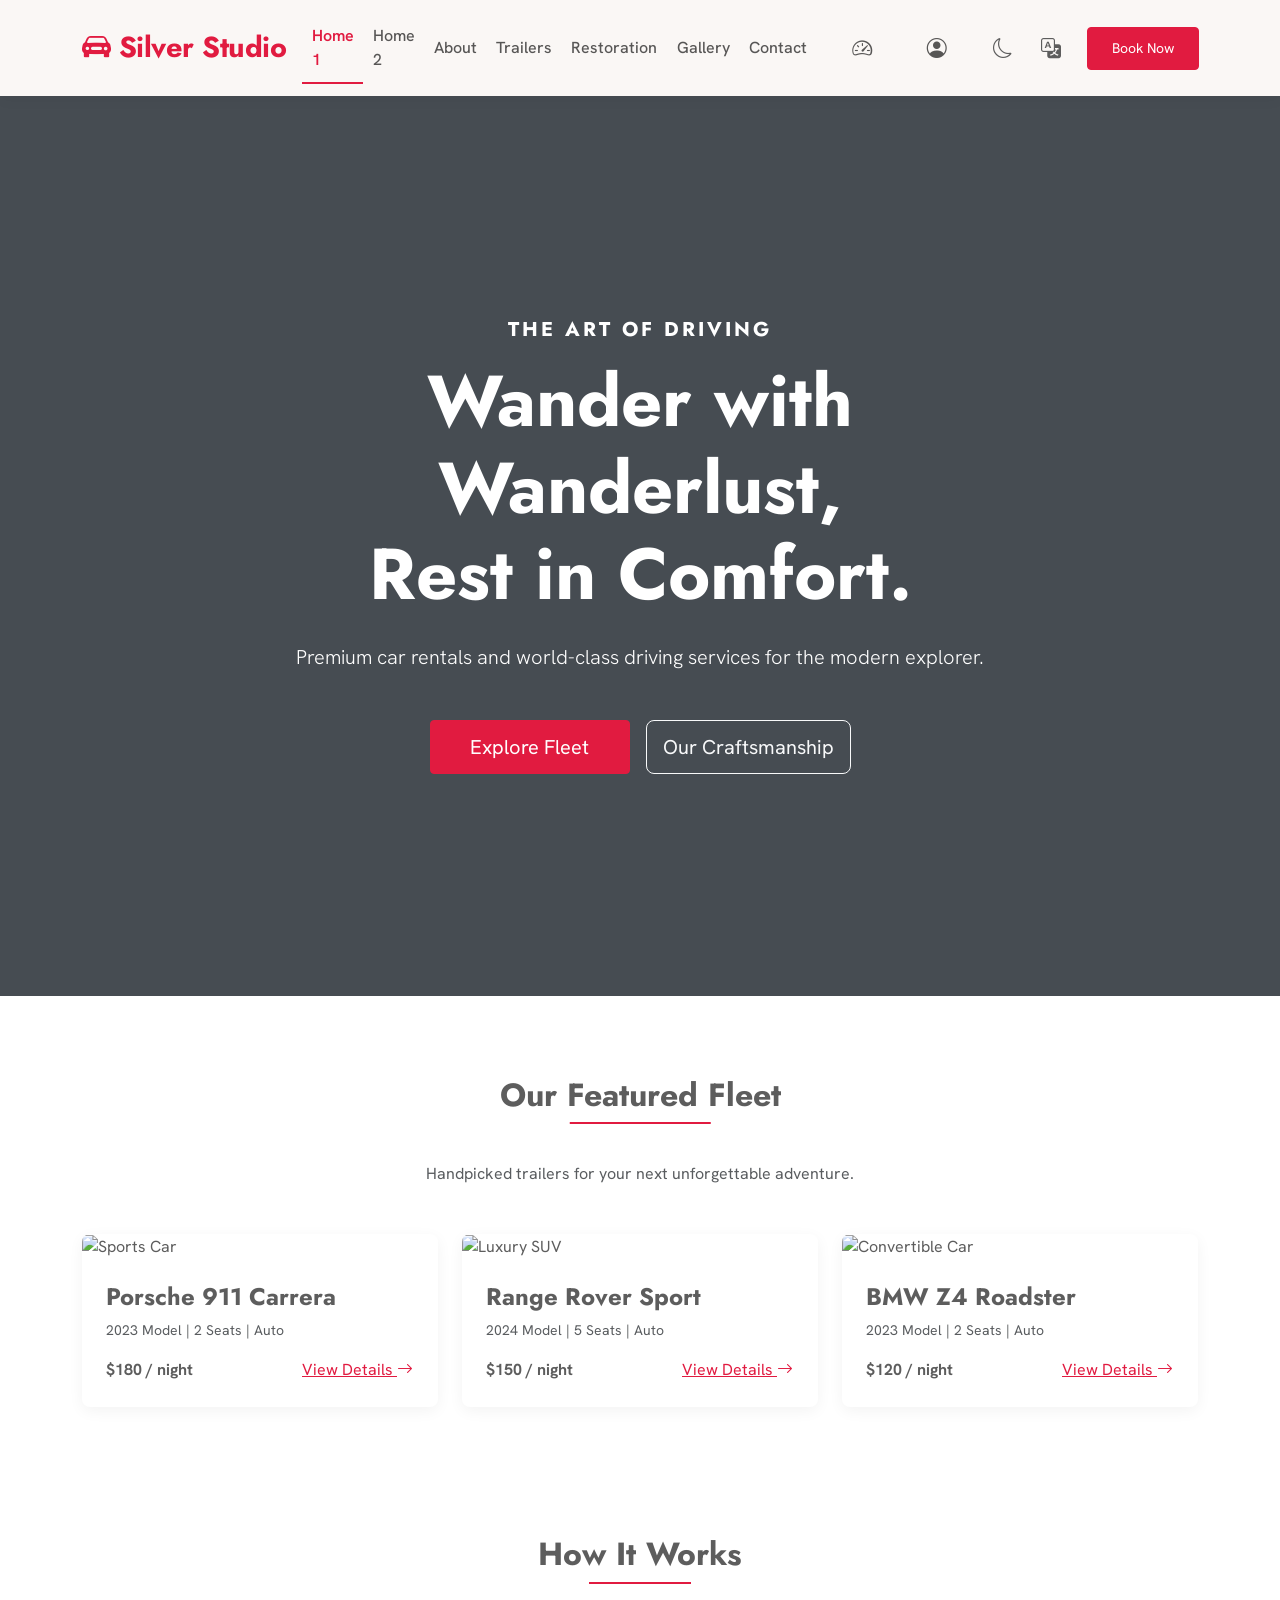
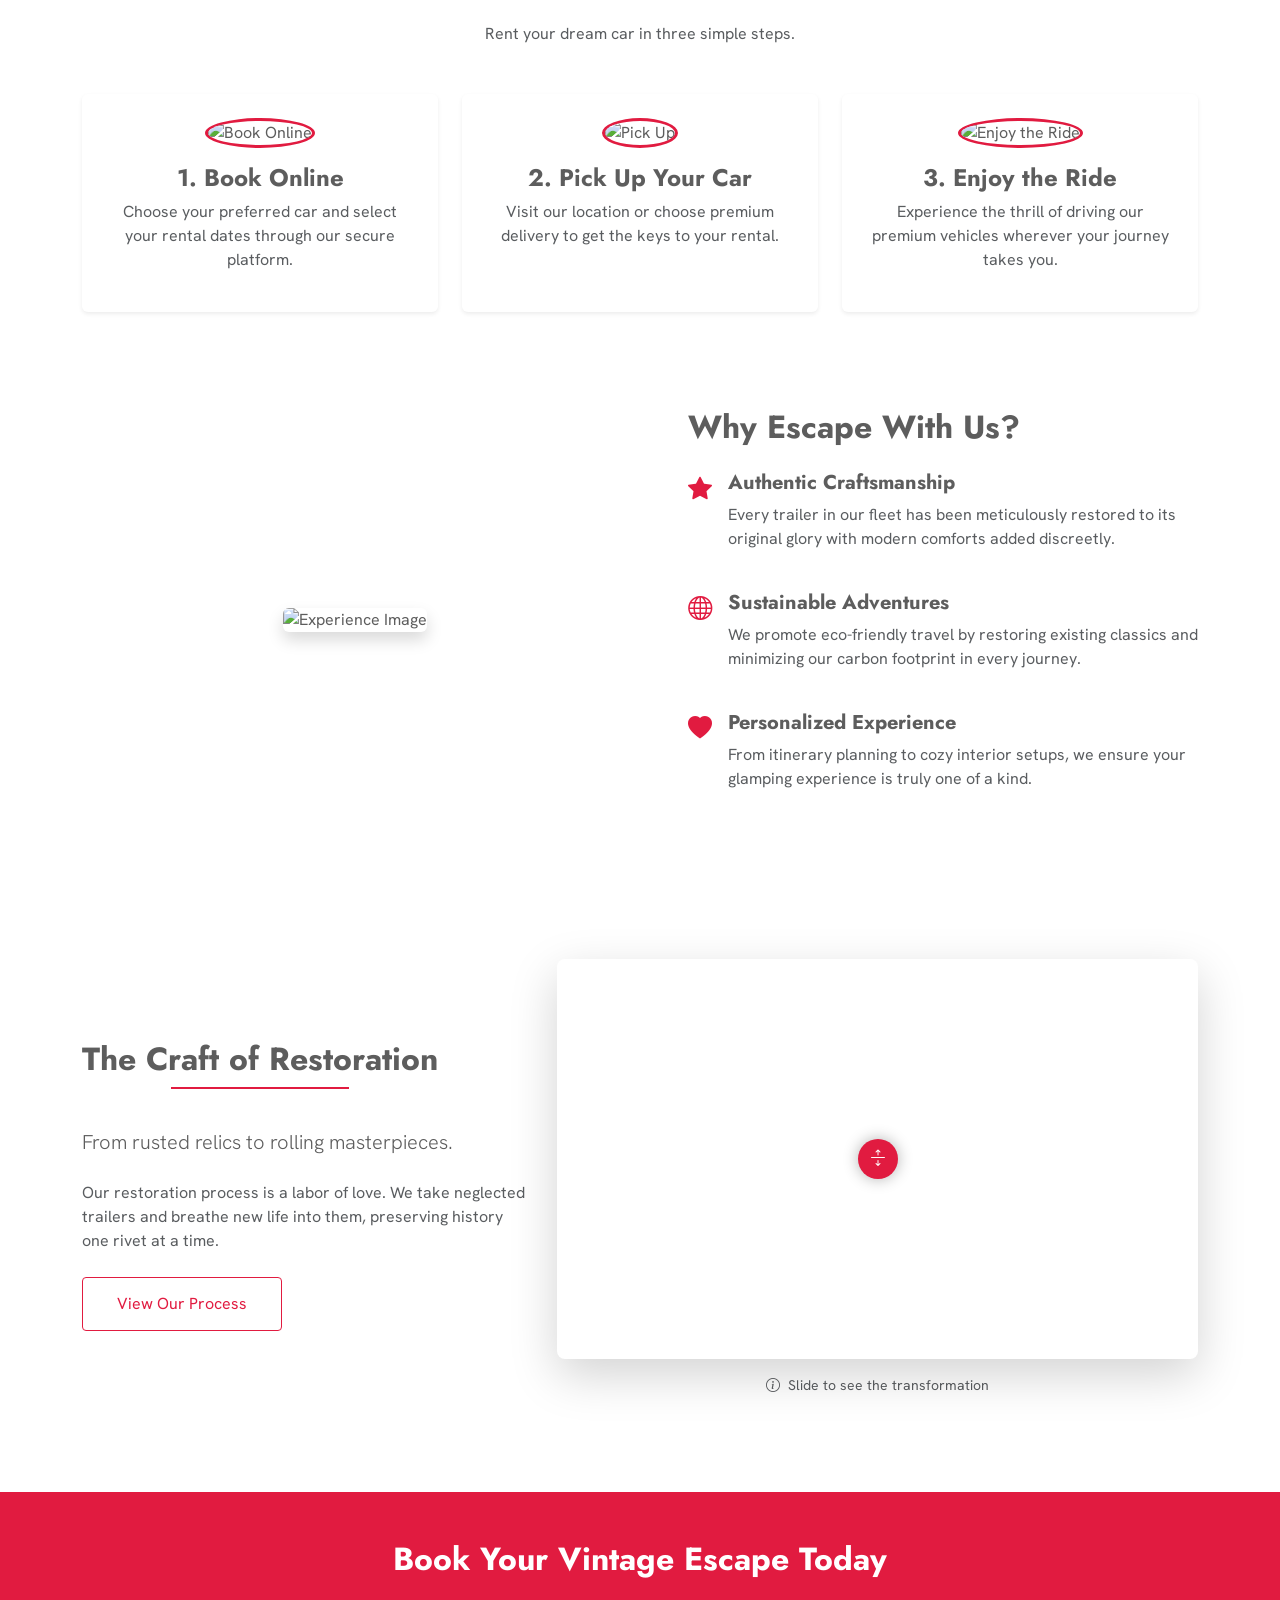
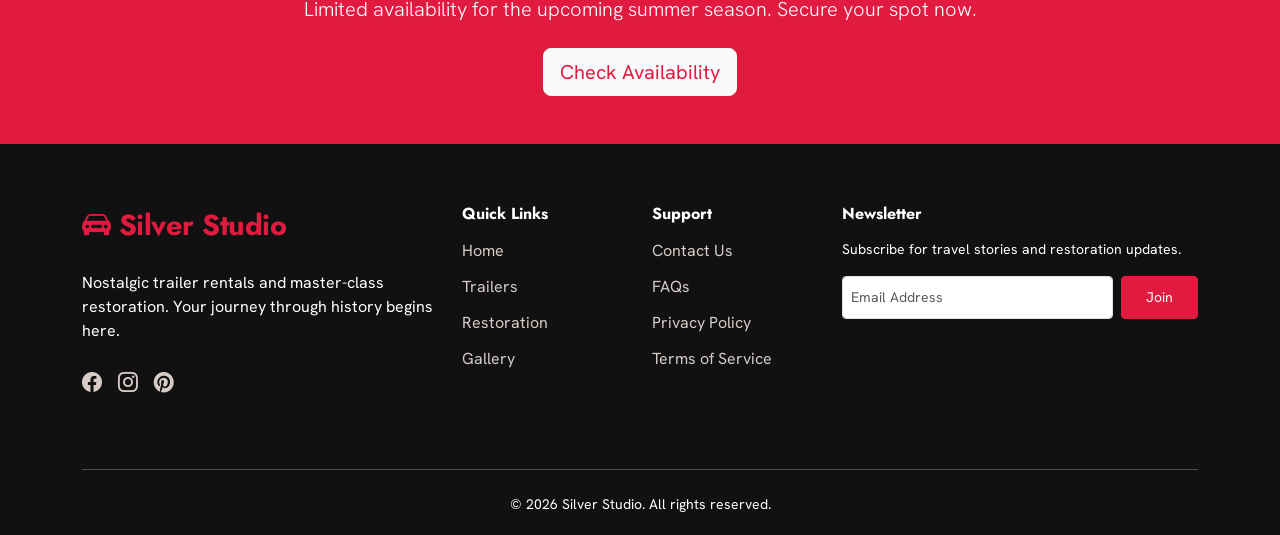
==== index.html @ 8afb1c53 "first-commit" ====
<!DOCTYPE html>
<html lang="en">

<head>
    <meta charset="UTF-8">
    <meta name="viewport" content="width=device-width, initial-scale=1.0">
    <title>Silver Studio | Premium Trailer Restoration & Rentals</title>
    <meta name="description"
        content="Experience the nostalgia of vintage travel with premium trailer rentals and expert restoration services. Explore the golden age of glamping.">
    <!-- Google Fonts -->
    <link rel="preconnect" href="https://fonts.googleapis.com">
    <link rel="preconnect" href="https://fonts.gstatic.com" crossorigin>
    <link
        href="https://fonts.googleapis.com/css2?family=Inter:wght@400;500;600&family=Playfair+Display:ital,wght@0,400;0,700;1,400&display=swap"
        rel="stylesheet">
    <!-- Bootstrap CSS -->
    <link href="https://cdn.jsdelivr.net/npm/bootstrap@5.3.0/dist/css/bootstrap.min.css" rel="stylesheet">
    <!-- Bootstrap Icons -->
    <link rel="stylesheet" href="https://cdn.jsdelivr.net/npm/bootstrap-icons@1.11.1/font/bootstrap-icons.css">
    <!-- Custom CSS -->
    <link rel="stylesheet" href="css/styles.css">
    <link rel="icon" type="image/png" href="assets/favicon.png">
    <script>
        (function() {
            const savedTheme = localStorage.getItem('theme');
            if (savedTheme === 'dark') {
                document.documentElement.setAttribute('data-theme', 'dark');
                document.body?.setAttribute('data-theme', 'dark');
            }
        })();
    </script>
</head>

<body>

    <!-- Header & Navigation -->
    <header class="navbar navbar-expand-lg sticky-top">
        <div class="container">
            <a class="navbar-brand playfair logo-text text-primary" href="index.html">
                <i class="bi bi-car-front-fill me-2"></i>Silver Studio
            </a>

            <button class="navbar-toggler" type="button" data-bs-toggle="collapse" data-bs-target="#navbarNav">
                <span class="navbar-toggler-icon"></span>
            </button>

            <div class="collapse navbar-collapse" id="navbarNav">
                <ul class="navbar-nav ms-auto align-items-center">
                    <li class="nav-item">
                        <a class="nav-link active" href="index.html">Home 1</a>
                    </li>
                    <li class="nav-item">
                        <a class="nav-link" href="home-premium.html">Home 2</a>
                    </li>
                    <li class="nav-item">
                        <a class="nav-link" href="about.html">About</a>
                    </li>
                    <li class="nav-item">
                        <a class="nav-link" href="trailers.html">Trailers</a>
                    </li>
                    <li class="nav-item">
                        <a class="nav-link" href="restoration.html">Restoration</a>
                    </li>
                    <li class="nav-item">
                        <a class="nav-link" href="gallery.html">Gallery</a>
                    </li>
                    <li class="nav-item">
                        <a class="nav-link" href="contact.html">Contact</a>
                    </li>
                    <!-- Desktop Dashboard Dropdown -->
                    <li class="nav-item ms-3 d-none d-lg-flex align-items-center dropdown">
                        <a class="nav-link dropdown-toggle no-caret" href="#" id="dashboardDropdown" role="button"
                            data-bs-toggle="dropdown" aria-expanded="false" title="Portals">
                            <i class="bi bi-speedometer2 fs-5"></i>
                        </a>
                        <ul class="dropdown-menu dropdown-menu-end shadow border-0 mt-2"
                            aria-labelledby="dashboardDropdown">
                            <li>
                                <h6 class="dropdown-header small text-muted text-uppercase tracking-wider">Access
                                    Portals</h6>
                            </li>
                            <li><a class="dropdown-item py-2" href="dashboard.html"><i
                                        class="bi bi-person-badge me-2"></i>Customer Portal</a></li>
                            <li><a class="dropdown-item py-2" href="admin.html"><i
                                        class="bi bi-shield-lock me-2"></i>Admin Console</a></li>
                        </ul>
                    </li>

                    <!-- Mobile Dashboard Links -->
                    <li class="nav-item d-lg-none">
                        <a class="nav-link" href="dashboard.html">Customer Portal</a>
                    </li>
                    <li class="nav-item d-lg-none">
                        <a class="nav-link" href="admin.html">Admin Console</a>
                    </li>
                    <li class="nav-item ms-3 d-flex align-items-center">
                        <a href="signup.html" class="nav-link" title="Sign Up">
                            <i class="bi bi-person-circle fs-5"></i>
                        </a>
                    </li>
                    <li class="nav-item ms-3 d-flex align-items-center gap-2">
                        <button id="theme-toggle" class="theme-toggle" title="Toggle Theme">
                            <i class="bi bi-moon"></i>
                        </button>
                        <button id="rtl-toggle" class="rtl-toggle" title="Toggle RTL">
                            <i class="bi bi-translate"></i>
                        </button>
                    </li>
                    <li class="nav-item ms-3 d-flex align-items-center">
                        <a href="booking.html" class="btn btn-primary btn-sm text-nowrap">Book Now</a>
                    </li>
                </ul>
            </div>
        </div>
    </header>

    <!-- Hero Section -->
    <section class="hero position-relative vh-100 d-flex align-items-center overflow-hidden">
        <!-- Temporary Hero Placeholder -->
        <div class="position-absolute top-0 left-0 w-100 h-100 bg-secondary"
            style="background-image: url('https://images.unsplash.com/photo-1492144534655-ae79c964c9d7?auto=format&fit=crop&w=1920'); background-size: cover; background-position: center;">
        </div>
        <div class="position-absolute top-0 left-0 w-100 h-100 bg-dark opacity-50"></div>
        <div class="container position-relative z-index-1 text-white">
            <div class="row">
                <div class="col-lg-8 mx-auto text-center">
                    <h5 class="text-uppercase tracking-widest mb-3" style="letter-spacing: 3px;">The Art of Driving
                    </h5>
                    <h1 class="display-2 playfair mb-4">Wander with Wanderlust,<br>Rest in Comfort.</h1>
                    <p class="lead mb-5">Premium car rentals and world-class driving services for the
                        modern explorer.</p>
                    <div class="d-flex flex-column flex-sm-row gap-3 justify-content-center align-items-center">
                        <a href="trailers.html" class="btn btn-primary btn-lg hero-btn">Explore Fleet</a>
                        <a href="restoration.html" class="btn btn-outline-light btn-lg hero-btn">Our Craftsmanship</a>
                    </div>
                </div>
            </div>
        </div>
    </section>

    <!-- Featured Trailers -->
    <section class="featured-trailers">
        <div class="container">
            <div class="text-center mb-5">
                <h2 class="section-title">Our Featured Fleet</h2>
                <p class="text-muted">Handpicked trailers for your next unforgettable adventure.</p>
            </div>
            <div class="row g-4 justify-content-center">
                <!-- Trailer Card 1 -->
                <div class="col-12 col-lg-4">
                    <div class="trailer-card">
                        <img src="https://dynamic-media-cdn.tripadvisor.com/media/photo-o/0a/08/c5/11/ferrari-tour-in-rome.jpg?w=900&h=500&s=1"
                            class="img-fluid" alt="Sports Car">
                        <div class="p-4">
                            <h4 class="playfair">Porsche 911 Carrera</h4>
                            <p class="small text-muted mb-3">2023 Model | 2 Seats | Auto</p>
                            <div class="d-flex justify-content-between align-items-center">
                                <span class="fw-bold">$180 / night</span>
                                <a href="trailer-detail.html" class="btn btn-link text-primary p-0">View Details
                                    <i class="bi bi-arrow-right"></i></a>
                            </div>
                        </div>
                    </div>
                </div>
                <!-- Trailer Card 2 -->
                <div class="col-12 col-lg-4">
                    <div class="trailer-card">
                        <img src="https://images.unsplash.com/photo-1549317661-bd32c8ce0db2?auto=format&fit=crop&w=600"
                            class="img-fluid" alt="Luxury SUV">
                        <div class="p-4">
                            <h4 class="playfair">Range Rover Sport</h4>
                            <p class="small text-muted mb-3">2024 Model | 5 Seats | Auto</p>
                            <div class="d-flex justify-content-between align-items-center">
                                <span class="fw-bold">$150 / night</span>
                                <a href="trailer-detail.html" class="btn btn-link text-primary p-0">View Details
                                    <i class="bi bi-arrow-right"></i></a>
                            </div>
                        </div>
                    </div>
                </div>
                <!-- Trailer Card 3 -->
                <div class="col-12 col-lg-4">
                    <div class="trailer-card">
                        <img src="https://images.unsplash.com/photo-1560958089-b8a1929cea89?auto=format&fit=crop&w=600"
                            class="img-fluid" alt="Convertible Car">
                        <div class="p-4">
                            <h4 class="playfair">BMW Z4 Roadster</h4>
                            <p class="small text-muted mb-3">2023 Model | 2 Seats | Auto</p>
                            <div class="d-flex justify-content-between align-items-center">
                                <span class="fw-bold">$120 / night</span>
                                <a href="trailer-detail.html" class="btn btn-link text-primary p-0">View Details
                                    <i class="bi bi-arrow-right"></i></a>
                            </div>
                        </div>
                    </div>
                </div>
            </div>
        </div>
    </section>

    <!-- How It Works Section -->
    <section class="how-it-works py-5">
        <div class="container">
            <div class="text-center mb-5">
                <h2 class="section-title">How It Works</h2>
                <p class="text-muted">Rent your dream car in three simple steps.</p>
            </div>
            <div class="row text-center g-4">
                <div class="col-12 col-lg-4">
                    <div class="p-4 bg-light-custom rounded shadow-sm h-100">
                        <img src="https://images.unsplash.com/photo-1593941707882-a5bba14938c7?auto=format&fit=crop&w=150&h=150"
                            alt="Book Online" class="img-fluid rounded-circle mb-3 border border-3 border-primary"
                            style="object-fit:cover; width:100px; height:100px;">
                        <h4 class="playfair">1. Book Online</h4>
                        <p class="text-muted">Choose your preferred car and select your rental dates through our secure
                            platform.</p>
                    </div>
                </div>
                <div class="col-12 col-lg-4">
                    <div class="p-4 bg-light-custom rounded shadow-sm h-100">
                        <img src="https://images.unsplash.com/photo-1549317661-bd32c8ce0db2?auto=format&fit=crop&w=150&h=150"
                            alt="Pick Up" class="img-fluid rounded-circle mb-3 border border-3 border-primary"
                            style="object-fit:cover; width:100px; height:100px;">
                        <h4 class="playfair">2. Pick Up Your Car</h4>
                        <p class="text-muted">Visit our location or choose premium delivery to get the keys to your
                            rental.</p>
                    </div>
                </div>
                <div class="col-12 col-lg-4">
                    <div class="p-4 bg-light-custom rounded shadow-sm h-100">
                        <img src="https://images.unsplash.com/photo-1542362567-b07e54358753?auto=format&fit=crop&w=150&h=150"
                            alt="Enjoy the Ride" class="img-fluid rounded-circle mb-3 border border-3 border-primary"
                            style="object-fit:cover; width:100px; height:100px;">
                        <h4 class="playfair">3. Enjoy the Ride</h4>
                        <p class="text-muted">Experience the thrill of driving our premium vehicles wherever your
                            journey takes you.</p>
                    </div>
                </div>
            </div>
        </div>
    </section>

    <!-- Why Choose Us -->
    <section class="bg-light-custom py-5">
        <div class="container">
            <div class="row align-items-center">
                <div class="col-lg-6 mb-4 mb-lg-0 text-center">
                    <img src="https://images.unsplash.com/photo-1568605117036-5fe5e7bab0b7?auto=format&fit=crop&w=800"
                        class="img-fluid rounded shadow mx-auto" alt="Experience Image">
                </div>
                <div class="col-lg-6 ps-lg-5 text-center text-lg-start">
                    <h2 class="playfair mb-4">Why Escape With Us?</h2>
                    <ul class="list-unstyled">
                        <li class="mb-4 d-flex flex-column align-items-center text-center flex-lg-row align-items-lg-start text-lg-start">
                            <i class="bi bi-star-fill text-primary mb-3 mb-lg-0 me-lg-3 fs-4"></i>
                            <div>
                                <h5 class="playfair">Authentic Craftsmanship</h5>
                                <p class="text-muted">Every trailer in our fleet has been meticulously restored to its
                                    original glory with modern comforts added discreetly.</p>
                            </div>
                        </li>
                        <li class="mb-4 d-flex flex-column align-items-center text-center flex-lg-row align-items-lg-start text-lg-start">
                            <i class="bi bi-globe text-primary mb-3 mb-lg-0 me-lg-3 fs-4"></i>
                            <div>
                                <h5 class="playfair">Sustainable Adventures</h5>
                                <p class="text-muted">We promote eco-friendly travel by restoring existing classics and
                                    minimizing our carbon footprint in every journey.</p>
                            </div>
                        </li>
                        <li class="mb-4 d-flex flex-column align-items-center text-center flex-lg-row align-items-lg-start text-lg-start">
                            <i class="bi bi-heart-fill text-primary mb-3 mb-lg-0 me-lg-3 fs-4"></i>
                            <div>
                                <h5 class="playfair">Personalized Experience</h5>
                                <p class="text-muted">From itinerary planning to cozy interior setups, we ensure your
                                    glamping experience is truly one of a kind.</p>
                            </div>
                        </li>
                    </ul>
                </div>
            </div>
        </div>
    </section>

    <!-- Restoration Showcase (Before/After Slider) -->
    <section class="restoration-showcase">
        <div class="container">
            <div class="row align-items-center">
                <div class="col-lg-5 mb-5 mb-lg-0 text-center text-lg-start">
                    <h2 class="section-title">The Craft of Restoration</h2>
                    <p class="lead mb-4">From rusted relics to rolling masterpieces.</p>
                    <p class="text-muted mb-4">Our restoration process is a labor of love. We take neglected trailers
                        and breathe new life into them, preserving history one rivet at a time.</p>
                    <a href="restoration.html" class="btn btn-outline-primary hero-btn">View Our Process</a>
                </div>
                <div class="col-lg-7">
                    <div class="ba-slider shadow-lg">
                        <div class="ba-image ba-before"
                            style="background-image: url('https://media.istockphoto.com/id/972417916/photo/restoration-of-an-old-coup%C3%A9-car.jpg?s=612x612&w=0&k=20&c=gXcfIpFGjaEglkiSfMamS_OCAQ9m8n3LdsoSscuMlGQ=');">
                        </div>
                        <div class="ba-image ba-after"
                            style="background-image: url('https://images.unsplash.com/photo-1591278169757-deac26e49555?fm=jpg&q=60&w=3000&auto=format&fit=crop&ixlib=rb-4.1.0&ixid=M3wxMjA3fDB8MHxzZWFyY2h8Mnx8Y2FyJTIwcmVzdG9yYXRpb258ZW58MHx8MHx8fDA%3D');">
                        </div>
                        <div class="ba-handle">
                            <i class="bi bi-arrows-expand"></i>
                        </div>
                    </div>
                    <p class="text-center mt-3 text-muted small"><i class="bi bi-info-circle me-1"></i> Slide to see the
                        transformation</p>
                </div>
            </div>
        </div>
    </section>

    <!-- CTA Banner -->
    <section class="cta-banner py-5 bg-primary text-white text-center">
        <div class="container">
            <h2 class="playfair mb-3">Book Your Vintage Escape Today</h2>
            <p class="lead mb-4">Limited availability for the upcoming summer season. Secure your spot now.</p>
            <a href="booking.html" class="btn btn-light btn-lg text-primary">Check Availability</a>
        </div>
    </section>

    <!-- Footer -->
    <footer class="footer">
        <div class="container">
            <div class="row">
                <div class="col-lg-4 mb-4">
                    <a href="index.html" class="text-decoration-none">
                        <div class="playfair logo-text mb-4" style="color: var(--primary) !important;"><i
                                class="bi bi-car-front-fill me-2"></i>Silver Studio</div>
                    </a>
                    <p class="text-accent mb-4">Nostalgic trailer rentals and master-class restoration. Your journey
                        through history begins here.</p>
                    <div class="d-flex gap-3">
                        <a href="#"><i class="bi bi-facebook fs-5"></i></a>
                        <a href="#"><i class="bi bi-instagram fs-5"></i></a>
                        <a href="#"><i class="bi bi-pinterest fs-5"></i></a>
                    </div>
                </div>
                <div class="col-lg-2 col-md-4 mb-4">
                    <h6 class="text-white mb-3">Quick Links</h6>
                    <ul class="list-unstyled">
                        <li><a href="index.html">Home</a></li>
                        <li><a href="trailers.html">Trailers</a></li>
                        <li><a href="restoration.html">Restoration</a></li>
                        <li><a href="gallery.html">Gallery</a></li>
                    </ul>
                </div>
                <div class="col-lg-2 col-md-4 mb-4">
                    <h6 class="text-white mb-3">Support</h6>
                    <ul class="list-unstyled">
                        <li><a href="contact.html">Contact Us</a></li>
                        <li><a href="faq.html">FAQs</a></li>
                        <li><a href="#">Privacy Policy</a></li>
                        <li><a href="#">Terms of Service</a></li>
                    </ul>
                </div>
                <div class="col-lg-4 col-md-4">
                    <h6 class="text-white mb-3">Newsletter</h6>
                    <p class="small text-accent mb-3">Subscribe for travel stories and restoration updates.</p>
                    <form class="d-flex">
                        <input type="email" class="form-control form-control-sm me-2" placeholder="Email Address">
                        <button type="submit" class="btn btn-primary btn-sm">Join</button>
                    </form>
                </div>
            </div>
            <hr class="mt-5 bg-white">
            <div class="text-center small text-accent mt-4">
                &copy; 2026 Silver Studio. All rights reserved.
            </div>
        </div>
        <button id="scrollToTop" class="btn btn-primary rounded-circle position-fixed shadow-lg"
            style="bottom: 30px; right: 30px; display: none; z-index: 1050; width: 45px; height: 45px; align-items: center; justify-content: center; border:none; outline:none;"
            onclick="window.scrollTo({top: 0, behavior: 'smooth'});">
            <i class="bi bi-arrow-up"></i>
        </button>
    </footer>

    <!-- Bootstrap JS Bundle -->
    <script src="https://cdn.jsdelivr.net/npm/bootstrap@5.3.0/dist/js/bootstrap.bundle.min.js"></script>
    <!-- Custom JS -->
    <script src="js/main.js"></script>
</body>

</html>
---- css/styles.css ----
/*
  Design Tokens (Rentor Inspired):
  - Primary: #E11B40 (Vivid Red)
  - Secondary: #111111 (Dark)
  - Accent: #F9F9F9 (Light Grey)
  - Typography: Jost (headings), Hanken Grotesk (body)
  - Light Mode BG: #FFFFFF
  - Dark Mode BG: #121212
*/

@import url('https://fonts.googleapis.com/css2?family=Hanken+Grotesk:wght@400;500;600&family=Jost:wght@400;500;600;700&display=swap');

:root {
  --primary: #E11B40;
  --primary-rgb: 225, 27, 64;
  --secondary: #111111;
  --accent: #F9F9F9;
  --bg-light: #FFFFFF;
  --bg-dark: #121212;
  --card-dark: #1E1E1E;
  --text-primary: #5D5D5D;
  --text-secondary: #111111;
  --transition: all 0.3s ease;

  --bs-primary: var(--primary);
  --bs-primary-rgb: var(--primary-rgb);
  --bs-secondary: var(--secondary);
}

/* Ensure text-primary works seamlessly (fixing logo color) */
.text-primary {
  color: var(--primary) !important;
}

[data-theme="dark"] {
  --bg-light: #121212;
  --text-primary: #FFFFFF;
  --text-secondary: #CCCCCC;
  --card-bg: #1E1E1E;
  --bs-border-color: #333;
  --bg-theme-dark: #1E1E1E;
  --bg-theme-secondary: #111111;
  --text-theme-white: #FFFFFF;
}

:root {
  --bg-theme-dark: #FFFFFF;
  --bg-theme-secondary: #F9F9F9;
  --text-theme-white: var(--text-secondary);
}

.bg-theme-dark {
  background-color: var(--bg-theme-dark) !important;
  transition: var(--transition);
}

.bg-theme-secondary {
  background-color: var(--bg-theme-secondary) !important;
  transition: var(--transition);
}

.text-theme-white {
  color: var(--text-theme-white) !important;
}

/* Custom 1024px Navbar Breakpoint Overlay */
@media (max-width: 1024px) {
  .navbar {
    position: relative !important;
  }
  .navbar-expand-lg .navbar-toggler {
    display: block !important;
  }
  .navbar-expand-lg .navbar-collapse {
    display: none !important;
    position: absolute !important;
    top: 100%;
    left: 0;
    width: 100%;
    z-index: 1050;
    flex-basis: 100% !important;
    flex-grow: 1 !important;
    align-items: center !important;
    text-align: center !important;
    box-shadow: 0 15px 30px rgba(0,0,0,0.15);
    background-color: #ffffff !important;
    border-bottom: 1px solid rgba(0,0,0,0.05);
  }
  [data-theme="dark"] .navbar-expand-lg .navbar-collapse {
    background-color: #1a1a1a !important;
    box-shadow: 0 15px 40px rgba(0,0,0,0.6);
    border-bottom: 1px solid rgba(255,255,255,0.05);
  }
  .navbar-expand-lg .navbar-collapse.show {
    padding-bottom: 2rem;
    display: block !important;
  }
  .navbar-expand-lg .navbar-nav {
    flex-direction: column !important;
    align-items: center !important;
    padding-top: 1.5rem;
    padding-bottom: 1.5rem;
    width: 100%;
  }
  .navbar-expand-lg .navbar-nav .nav-item {
    width: 100%;
    margin-left: 0 !important;
    margin-right: 0 !important;
    margin-bottom: 1rem;
  }
  .navbar-expand-lg .navbar-nav .nav-link {
    padding-left: 0 !important;
    padding-right: 0 !important;
    display: flex;
    justify-content: center;
    width: 100%;
    font-size: 1.1rem;
    font-weight: 500;
  }
}

/* Force dark mode text colors to be visible on dark backgrounds */
body[data-theme="dark"],
[data-theme="dark"] h1,
[data-theme="dark"] h2,
[data-theme="dark"] h3,
[data-theme="dark"] h4,
[data-theme="dark"] h5,
[data-theme="dark"] h6,
[data-theme="dark"] p,
[data-theme="dark"] .text-muted,
[data-theme="dark"] .nav-link:not(.active) {
  color: var(--text-primary) !important;
}

[data-theme="dark"] .navbar {
  background-color: var(--bg-light) !important;
}

[data-theme="dark"] .bg-white,
[data-theme="dark"] .bg-light {
  background-color: var(--bg-light) !important;
}

[data-theme="dark"] .text-secondary {
  color: var(--text-secondary) !important;
}

[data-theme="dark"] .card {
  background-color: var(--card-bg);
  color: var(--text-primary);
}

[data-theme="dark"] .text-dark {
  color: var(--text-primary) !important;
}

[data-theme="dark"] .table {
  --bs-table-color: var(--text-primary);
  --bs-table-bg: transparent;
  --bs-table-hover-color: var(--text-primary);
  color: var(--text-primary);
}

[data-theme="dark"] .dropdown-menu {
  background-color: var(--card-bg);
  border: 1px solid #333;
}

[data-theme="dark"] .dropdown-item {
  color: var(--text-primary);
}

[data-theme="dark"] .dropdown-item:hover,
[data-theme="dark"] .dropdown-item:focus {
  background-color: #333;
  color: var(--primary);
}

[dir="rtl"] {
  text-align: right;
}

body {
  font-family: 'Hanken Grotesk', sans-serif;
  background-color: var(--bg-light);
  color: var(--text-primary);
  transition: var(--transition);
  overflow-x: hidden;
}

.bg-light-custom {
  background-color: var(--bg-light);
  transition: var(--transition);
}

h1,
h2,
h3,
h4,
h5,
h6,
.playfair {
  font-family: 'Jost', sans-serif;
  font-weight: 700;
}

/* Vintage Grain Texture Overlay */
body::before {
  content: "";
  position: fixed;
  top: 0;
  left: 0;
  width: 100%;
  height: 100%;
  background: url('https://www.transparenttextures.com/patterns/pinstriped-suit.png');
  /* Subtle grain */
  opacity: 0.03;
  pointer-events: none;
  z-index: 9999;
}

/* Buttons */
.btn-primary {
  background-color: var(--primary);
  border-color: var(--primary);
  color: #fff;
  padding: 10px 24px;
  border-radius: 4px;
  transition: var(--transition);
}

.btn-primary:hover {
  background-color: #C01433;
  border-color: #C01433;
  transform: translateY(-2px);
}

.btn-outline-primary {
  color: var(--primary);
  border-color: var(--primary);
  padding: 10px 24px;
  border-radius: 4px;
}

.btn-outline-primary:hover {
  background-color: var(--primary);
  border-color: var(--primary) !important;
  color: #fff;
}

.hero-btn {
  min-width: 200px;
  height: 54px;
  display: inline-flex;
  align-items: center;
  justify-content: center;
}

/* Header & Navbar */
.logo-text {
  font-size: 1.8rem !important;
  font-weight: 700;
  letter-spacing: -0.5px;
}

.navbar {
  background-color: rgba(250, 247, 245, 0.95);
  backdrop-filter: blur(10px);
  padding: 1rem 0;
  box-shadow: 0 2px 15px rgba(0, 0, 0, 0.05);
  transition: var(--transition);
}

.nav-link {
  position: relative;
  font-weight: 500;
  padding: 0.5rem 0.6rem !important;
  /* Compact spacing for multi-item navbar */
}

.nav-link.active {
  color: var(--primary) !important;
  font-weight: 600;
}

.nav-link:hover {
  color: var(--primary) !important;
}

.nav-link::after {
  content: '';
  position: absolute;
  bottom: -4px;
  left: 0;
  width: 0;
  height: 2px;
  background-color: var(--primary);
  transition: var(--transition);
}

.nav-link:hover::after,
.nav-link.active::after {
  width: 100%;
}

.no-caret::after {
  display: none !important;
}

[data-theme="dark"] .form-control,
[data-theme="dark"] .form-select {
  background-color: rgba(255, 255, 255, 0.05) !important;
  border: 1px solid rgba(255, 255, 255, 0.2) !important;
  color: var(--text-primary) !important;
}

[data-theme="dark"] .form-control::placeholder {
  color: rgba(255, 255, 255, 0.5) !important;
}

[data-theme="dark"] .form-control:focus,
[data-theme="dark"] .form-select:focus {
  background-color: rgba(255, 255, 255, 0.1) !important;
  color: #fff !important;
  border-color: var(--primary) !important;
}

[data-theme="dark"] input[type="date"]::-webkit-calendar-picker-indicator {
  filter: invert(1);
}

[data-theme="dark"] .navbar-toggler-icon {
  filter: invert(1) brightness(2);
}

[data-theme="dark"] .navbar {
  background-color: rgba(18, 18, 18, 0.95);
}

.navbar.sticky-top {
  z-index: 1030;
}

.mega-menu {
  position: static !important;
}

.mega-menu-content {
  width: 100%;
  left: 0;
  right: 0;
  top: 100%;
  background: var(--bg-light);
  border: none;
  box-shadow: 0 10px 30px rgba(0, 0, 0, 0.1);
  padding: 2rem;
  display: none;
  opacity: 0;
  transform: translateY(10px);
  transition: var(--transition);
}

.nav-item:hover .mega-menu-content {
  display: block;
  opacity: 1;
  transform: translateY(0);
}

/* Cards */
.trailer-card {
  background: #fff;
  border: none;
  border-radius: 8px;
  overflow: hidden;
  transition: var(--transition);
  box-shadow: 0 4px 15px rgba(0, 0, 0, 0.05);
}

.trailer-card img {
  width: 100%;
  height: 250px;
  object-fit: cover;
}

[data-theme="dark"] .trailer-card {
  background: var(--card-dark);
}

.trailer-card:hover {
  transform: translateY(-10px);
  box-shadow: 0 10px 30px rgba(0, 0, 0, 0.1);
}

/* Animatioons */
.fade-in {
  opacity: 0;
  animation: fadeIn 1s forwards;
}

@keyframes fadeIn {
  from {
    opacity: 0;
    transform: translateY(20px);
  }

  to {
    opacity: 1;
    transform: translateY(0);
  }
}

.transition-hover {
  transition: var(--transition);
}

.transition-hover:hover {
  transform: translateY(-5px);
  box-shadow: 0 15px 30px rgba(0, 0, 0, 0.12) !important;
}

/* Sections */
section {
  padding: 80px 0;
}

.section-title {
  position: relative;
  display: inline-block;
  margin-bottom: 3rem;
}

.section-title::after {
  content: "";
  position: absolute;
  bottom: -10px;
  left: 50%;
  transform: translateX(-50%);
  width: 50%;
  height: 2px;
  background-color: var(--primary);
}

[dir="rtl"] .section-title::after {
  left: auto;
  right: 0;
}

/* Custom Footer */
footer {
  background-color: var(--secondary);
  color: #fff;
  padding: 60px 0 20px;
}

footer a {
  color: #D7CCC8;
  text-decoration: none;
  transition: var(--transition);
}

footer ul.list-unstyled li {
  margin-bottom: 12px;
}

footer a:hover {
  color: var(--primary);
}

/* Custom Social Outline Hover */
.social-circle-btn {
  border: 1px solid #ced4da;
  background-color: transparent;
  color: #6c757d;
  transition: var(--transition);
}

.social-circle-btn:hover {
  background-color: var(--primary);
  border-color: var(--primary);
  color: #fff;
}

/* Dark Mode Toggle & Navbar Icons */
.theme-toggle,
.rtl-toggle {
  cursor: pointer;
  background: none;
  border: none;
  font-size: 1.25rem;
  color: var(--text-primary);
  padding: 0;
  transition: var(--transition);
  display: inline-flex;
  align-items: center;
  justify-content: center;
  width: 40px;
  height: 40px;
  border-radius: 50%;
}

.theme-toggle:hover,
.rtl-toggle:hover {
  color: var(--primary);
  background-color: rgba(225, 27, 64, 0.1);
}

.navbar .nav-item .nav-link i {
  display: inline-flex;
  align-items: center;
  justify-content: center;
  width: 40px;
  height: 40px;
  border-radius: 50%;
  transition: var(--transition);
}

.navbar .nav-item .nav-link:hover i {
  background-color: rgba(225, 27, 64, 0.1);
  color: var(--primary);
}

[data-theme="dark"] .theme-toggle i::before {
  content: "\F5A1";
  /* bi-sun */
}

/* Before/After Slider */
.ba-slider {
  position: relative;
  width: 100%;
  height: 400px;
  overflow: hidden;
  border-radius: 8px;
}

.ba-image {
  position: absolute;
  top: 0;
  left: 0;
  width: 100%;
  height: 100%;
  background-size: cover;
  background-position: center;
}

.ba-after {
  width: 50%;
  border-right: 2px solid #fff;
}

.ba-handle {
  position: absolute;
  top: 0;
  left: 50%;
  width: 40px;
  height: 40px;
  background: var(--primary);
  color: #fff;
  border-radius: 50%;
  transform: translate(-50%, -50%);
  display: flex;
  align-items: center;
  justify-content: center;
  cursor: ew-resize;
  top: 50%;
  box-shadow: 0 0 15px rgba(0, 0, 0, 0.3);
}

/* Global Mobile/Tablet Centering & Stacking */
@media (max-width: 1024px) {
  section,
  .footer,
  .footer .container,
  .footer .row {
    text-align: center !important;
  }

  .footer .col-lg-4,
  .footer .col-lg-2,
  .footer .col-md-4 {
    width: 100% !important;
    margin-bottom: 2rem;
  }

  .section-title::after {
    left: 50% !important;
    transform: translateX(-50%) !important;
  }

  .row {
    justify-content: center !important;
  }

  .d-flex:not(.navbar):not(.navbar-nav):not(.navbar-brand):not(.container):not(.navbar-collapse) {
    justify-content: center !important;
    text-align: center !important;
  }

  .list-unstyled li {
    justify-content: center !important;
    text-align: center !important;
  }

  .btn:not(.navbar .btn) {
    margin-left: auto !important;
    margin-right: auto !important;
  }

  /* Reset for specific lists that should remain left-aligned but centered as a block */
  .list-unstyled {
    display: inline-block;
    text-align: left;
  }
}
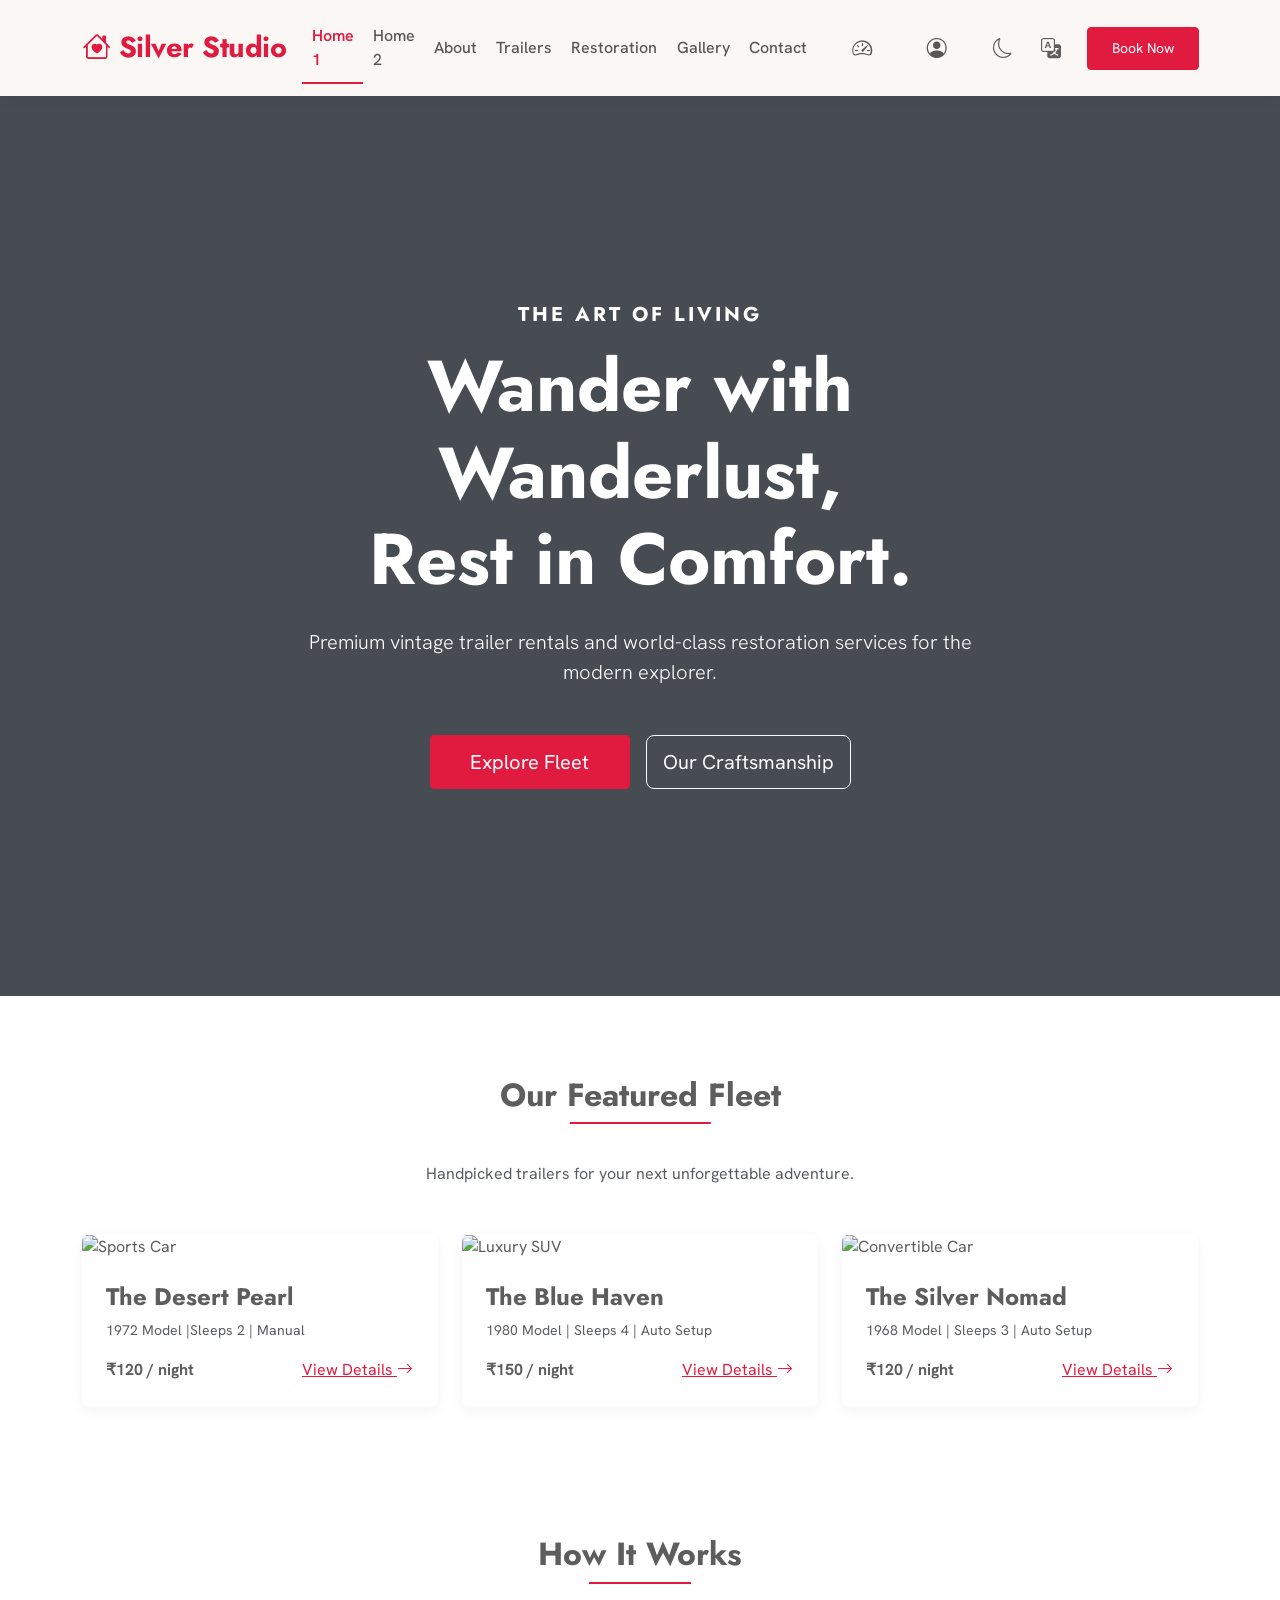
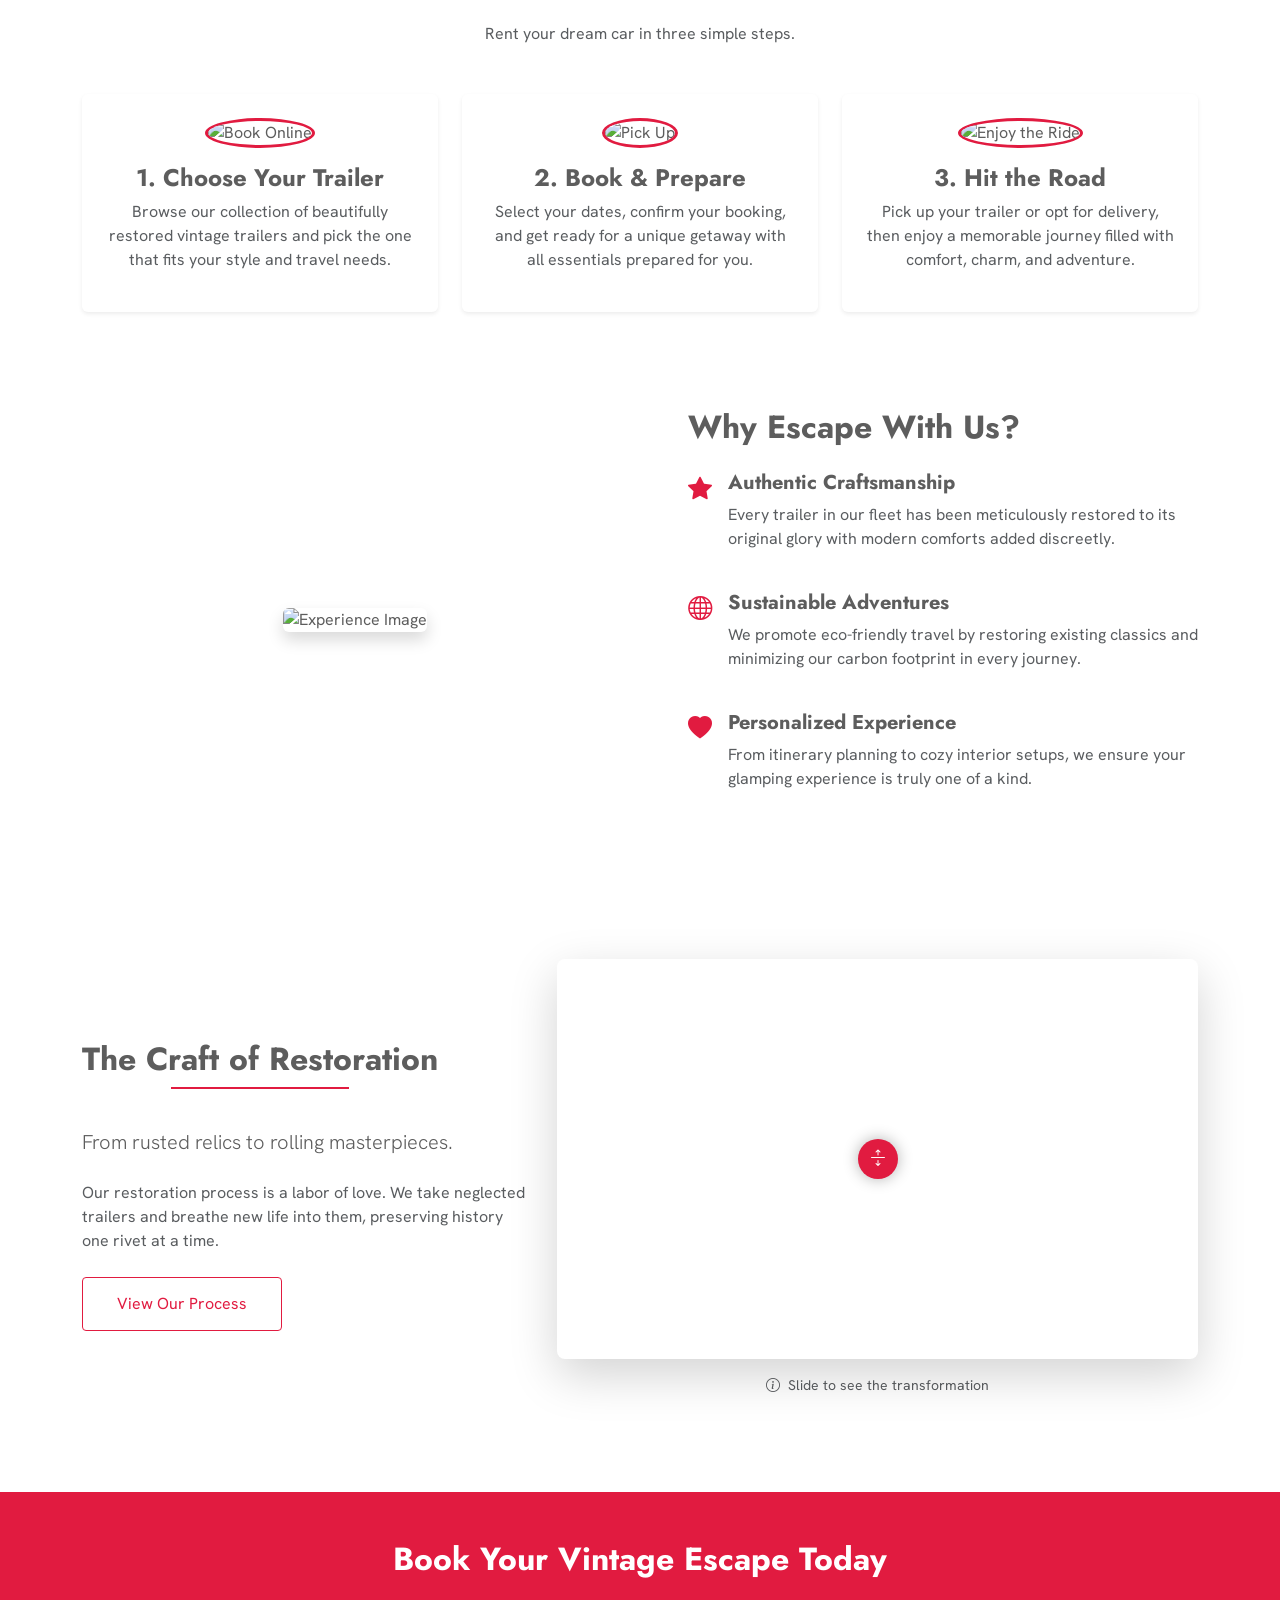
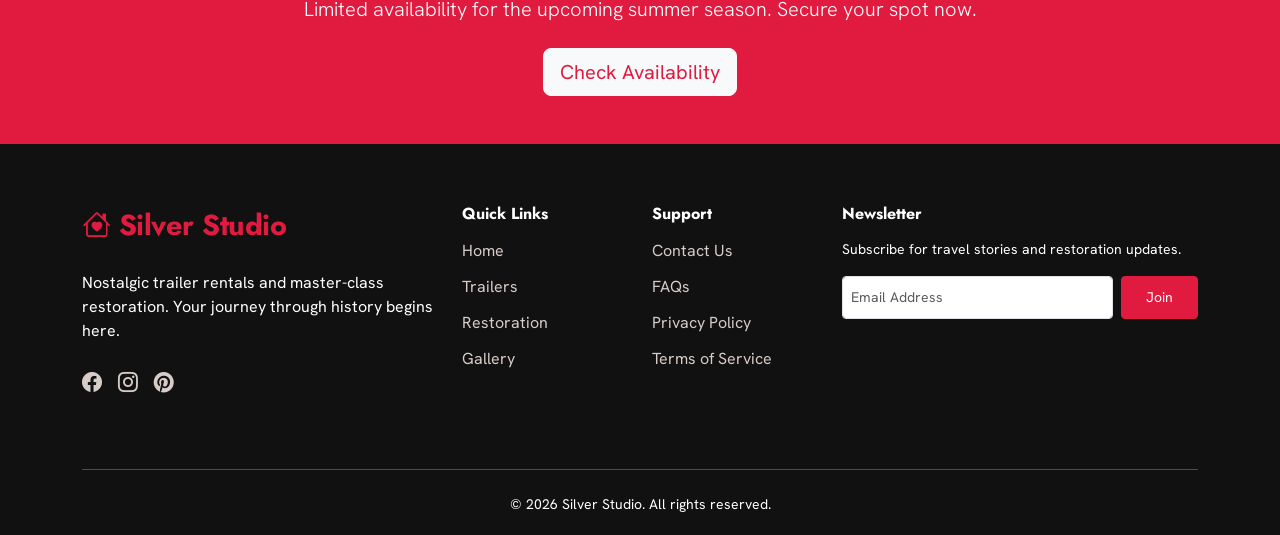
==== commit 39cf2fc3: "corrections" ====
--- a/index.html
+++ b/index.html
@@ -21,7 +21,7 @@
     <link rel="stylesheet" href="css/styles.css">
     <link rel="icon" type="image/png" href="assets/favicon.png">
     <script>
-        (function() {
+        (function () {
             const savedTheme = localStorage.getItem('theme');
             if (savedTheme === 'dark') {
                 document.documentElement.setAttribute('data-theme', 'dark');
@@ -37,7 +37,7 @@
     <header class="navbar navbar-expand-lg sticky-top">
         <div class="container">
             <a class="navbar-brand playfair logo-text text-primary" href="index.html">
-                <i class="bi bi-car-front-fill me-2"></i>Silver Studio
+                <i class="bi bi-house-heart me-2"></i>Silver Studio
             </a>
 
             <button class="navbar-toggler" type="button" data-bs-toggle="collapse" data-bs-target="#navbarNav">
@@ -118,16 +118,16 @@
     <section class="hero position-relative vh-100 d-flex align-items-center overflow-hidden">
         <!-- Temporary Hero Placeholder -->
         <div class="position-absolute top-0 left-0 w-100 h-100 bg-secondary"
-            style="background-image: url('https://images.unsplash.com/photo-1492144534655-ae79c964c9d7?auto=format&fit=crop&w=1920'); background-size: cover; background-position: center;">
+            style="background-image: url('https://hgtvhome.sndimg.com/content/dam/images/hgtv/fullset/2020/6/25/0/IO_Pure-Salt-Interiors_Airstream_3.jpg.rend.hgtvcom.1280.853.85.suffix/1593118789300.webp'); background-size: cover; background-position: center;">
         </div>
         <div class="position-absolute top-0 left-0 w-100 h-100 bg-dark opacity-50"></div>
         <div class="container position-relative z-index-1 text-white">
             <div class="row">
                 <div class="col-lg-8 mx-auto text-center">
-                    <h5 class="text-uppercase tracking-widest mb-3" style="letter-spacing: 3px;">The Art of Driving
+                    <h5 class="text-uppercase tracking-widest mb-3" style="letter-spacing: 3px;">The Art of Living
                     </h5>
                     <h1 class="display-2 playfair mb-4">Wander with Wanderlust,<br>Rest in Comfort.</h1>
-                    <p class="lead mb-5">Premium car rentals and world-class driving services for the
+                    <p class="lead mb-5">Premium vintage trailer rentals and world-class restoration services for the
                         modern explorer.</p>
                     <div class="d-flex flex-column flex-sm-row gap-3 justify-content-center align-items-center">
                         <a href="trailers.html" class="btn btn-primary btn-lg hero-btn">Explore Fleet</a>
@@ -149,13 +149,13 @@
                 <!-- Trailer Card 1 -->
                 <div class="col-12 col-lg-4">
                     <div class="trailer-card">
-                        <img src="https://dynamic-media-cdn.tripadvisor.com/media/photo-o/0a/08/c5/11/ferrari-tour-in-rome.jpg?w=900&h=500&s=1"
+                        <img src="https://assets.newatlas.com/dims4/default/f9facc1/2147483647/strip/true/crop/2362x1575%2B0%2B0/resize/1440x960%21/format/webp/quality/90/?url=https%3A%2F%2Fnewatlas-brightspot.s3.amazonaws.com%2F68%2F9a%2F0a3071e045cd8186599516c0f89c%2F2022-ww-beachy-420-mood-sitzen-eingangstuer-draussen-people-aussen-1810-bear-presse.jpg"
                             class="img-fluid" alt="Sports Car">
                         <div class="p-4">
-                            <h4 class="playfair">Porsche 911 Carrera</h4>
-                            <p class="small text-muted mb-3">2023 Model | 2 Seats | Auto</p>
+                            <h4 class="playfair">The Desert Pearl</h4>
+                            <p class="small text-muted mb-3">1972 Model |Sleeps 2 | Manual</p>
                             <div class="d-flex justify-content-between align-items-center">
-                                <span class="fw-bold">$180 / night</span>
+                                <span class="fw-bold">₹120 / night</span>
                                 <a href="trailer-detail.html" class="btn btn-link text-primary p-0">View Details
                                     <i class="bi bi-arrow-right"></i></a>
                             </div>
@@ -165,13 +165,13 @@
                 <!-- Trailer Card 2 -->
                 <div class="col-12 col-lg-4">
                     <div class="trailer-card">
-                        <img src="https://images.unsplash.com/photo-1549317661-bd32c8ce0db2?auto=format&fit=crop&w=600"
+                        <img src="https://assets.newatlas.com/dims4/default/6ac05c0/2147483647/strip/true/crop/1500x1000%2B0%2B0/resize/1200x800%21/quality/90/?url=https%3A%2F%2Fnewatlas-brightspot.s3.amazonaws.com%2Farchive%2F00_7ZndAge.jpg"
                             class="img-fluid" alt="Luxury SUV">
                         <div class="p-4">
-                            <h4 class="playfair">Range Rover Sport</h4>
-                            <p class="small text-muted mb-3">2024 Model | 5 Seats | Auto</p>
+                            <h4 class="playfair">The Blue Haven</h4>
+                            <p class="small text-muted mb-3">1980 Model | Sleeps 4 | Auto Setup</p>
                             <div class="d-flex justify-content-between align-items-center">
-                                <span class="fw-bold">$150 / night</span>
+                                <span class="fw-bold">₹150 / night</span>
                                 <a href="trailer-detail.html" class="btn btn-link text-primary p-0">View Details
                                     <i class="bi bi-arrow-right"></i></a>
                             </div>
@@ -181,13 +181,13 @@
                 <!-- Trailer Card 3 -->
                 <div class="col-12 col-lg-4">
                     <div class="trailer-card">
-                        <img src="https://images.unsplash.com/photo-1560958089-b8a1929cea89?auto=format&fit=crop&w=600"
+                        <img src="https://i.insider.com/613ba214a30aeb0018b4fd48?auto=webp&format=jpeg&width=800"
                             class="img-fluid" alt="Convertible Car">
                         <div class="p-4">
-                            <h4 class="playfair">BMW Z4 Roadster</h4>
-                            <p class="small text-muted mb-3">2023 Model | 2 Seats | Auto</p>
+                            <h4 class="playfair">The Silver Nomad</h4>
+                            <p class="small text-muted mb-3">1968 Model | Sleeps 3 | Auto Setup</p>
                             <div class="d-flex justify-content-between align-items-center">
-                                <span class="fw-bold">$120 / night</span>
+                                <span class="fw-bold">₹120 / night</span>
                                 <a href="trailer-detail.html" class="btn btn-link text-primary p-0">View Details
                                     <i class="bi bi-arrow-right"></i></a>
                             </div>
@@ -208,32 +208,32 @@
             <div class="row text-center g-4">
                 <div class="col-12 col-lg-4">
                     <div class="p-4 bg-light-custom rounded shadow-sm h-100">
-                        <img src="https://images.unsplash.com/photo-1593941707882-a5bba14938c7?auto=format&fit=crop&w=150&h=150"
+                        <img src="https://koa.com/blog/images/9-Things-to-Look-For-When-Buying-a-Vintage-Camper.jpg?preset=heroimagecropped"
                             alt="Book Online" class="img-fluid rounded-circle mb-3 border border-3 border-primary"
                             style="object-fit:cover; width:100px; height:100px;">
-                        <h4 class="playfair">1. Book Online</h4>
-                        <p class="text-muted">Choose your preferred car and select your rental dates through our secure
-                            platform.</p>
+                        <h4 class="playfair">1. Choose Your Trailer</h4>
+                        <p class="text-muted">Browse our collection of beautifully restored vintage trailers and pick
+                            the one that fits your style and travel needs.</p>
                     </div>
                 </div>
                 <div class="col-12 col-lg-4">
                     <div class="p-4 bg-light-custom rounded shadow-sm h-100">
-                        <img src="https://images.unsplash.com/photo-1549317661-bd32c8ce0db2?auto=format&fit=crop&w=150&h=150"
+                        <img src="https://static.workaway.info/gfx/media/2024/09/square/36_172715618403714.jpg"
                             alt="Pick Up" class="img-fluid rounded-circle mb-3 border border-3 border-primary"
                             style="object-fit:cover; width:100px; height:100px;">
-                        <h4 class="playfair">2. Pick Up Your Car</h4>
-                        <p class="text-muted">Visit our location or choose premium delivery to get the keys to your
-                            rental.</p>
+                        <h4 class="playfair">2. Book & Prepare</h4>
+                        <p class="text-muted">Select your dates, confirm your booking, and get ready for a unique
+                            getaway with all essentials prepared for you.</p>
                     </div>
                 </div>
                 <div class="col-12 col-lg-4">
                     <div class="p-4 bg-light-custom rounded shadow-sm h-100">
-                        <img src="https://images.unsplash.com/photo-1542362567-b07e54358753?auto=format&fit=crop&w=150&h=150"
+                        <img src="https://hipcamp-res.cloudinary.com/f_auto%2Cc_limit%2Cw_3840%2Cq_auto%3Aeco/v1766414943/land-photos/in1vkxk7xkuamchipjog.jpg"
                             alt="Enjoy the Ride" class="img-fluid rounded-circle mb-3 border border-3 border-primary"
                             style="object-fit:cover; width:100px; height:100px;">
-                        <h4 class="playfair">3. Enjoy the Ride</h4>
-                        <p class="text-muted">Experience the thrill of driving our premium vehicles wherever your
-                            journey takes you.</p>
+                        <h4 class="playfair">3. Hit the Road</h4>
+                        <p class="text-muted">Pick up your trailer or opt for delivery, then enjoy a memorable journey
+                            filled with comfort, charm, and adventure.</p>
                     </div>
                 </div>
             </div>
@@ -245,13 +245,14 @@
         <div class="container">
             <div class="row align-items-center">
                 <div class="col-lg-6 mb-4 mb-lg-0 text-center">
-                    <img src="https://images.unsplash.com/photo-1568605117036-5fe5e7bab0b7?auto=format&fit=crop&w=800"
+                    <img src="https://s3.amazonaws.com/images.gearjunkie.com/uploads/2025/06/Airstream-Frank-Lloyd-Wright_058.jpg"
                         class="img-fluid rounded shadow mx-auto" alt="Experience Image">
                 </div>
                 <div class="col-lg-6 ps-lg-5 text-center text-lg-start">
                     <h2 class="playfair mb-4">Why Escape With Us?</h2>
                     <ul class="list-unstyled">
-                        <li class="mb-4 d-flex flex-column align-items-center text-center flex-lg-row align-items-lg-start text-lg-start">
+                        <li
+                            class="mb-4 d-flex flex-column align-items-center text-center flex-lg-row align-items-lg-start text-lg-start">
                             <i class="bi bi-star-fill text-primary mb-3 mb-lg-0 me-lg-3 fs-4"></i>
                             <div>
                                 <h5 class="playfair">Authentic Craftsmanship</h5>
@@ -259,7 +260,8 @@
                                     original glory with modern comforts added discreetly.</p>
                             </div>
                         </li>
-                        <li class="mb-4 d-flex flex-column align-items-center text-center flex-lg-row align-items-lg-start text-lg-start">
+                        <li
+                            class="mb-4 d-flex flex-column align-items-center text-center flex-lg-row align-items-lg-start text-lg-start">
                             <i class="bi bi-globe text-primary mb-3 mb-lg-0 me-lg-3 fs-4"></i>
                             <div>
                                 <h5 class="playfair">Sustainable Adventures</h5>
@@ -267,7 +269,8 @@
                                     minimizing our carbon footprint in every journey.</p>
                             </div>
                         </li>
-                        <li class="mb-4 d-flex flex-column align-items-center text-center flex-lg-row align-items-lg-start text-lg-start">
+                        <li
+                            class="mb-4 d-flex flex-column align-items-center text-center flex-lg-row align-items-lg-start text-lg-start">
                             <i class="bi bi-heart-fill text-primary mb-3 mb-lg-0 me-lg-3 fs-4"></i>
                             <div>
                                 <h5 class="playfair">Personalized Experience</h5>
@@ -295,10 +298,10 @@
                 <div class="col-lg-7">
                     <div class="ba-slider shadow-lg">
                         <div class="ba-image ba-before"
-                            style="background-image: url('https://media.istockphoto.com/id/972417916/photo/restoration-of-an-old-coup%C3%A9-car.jpg?s=612x612&w=0&k=20&c=gXcfIpFGjaEglkiSfMamS_OCAQ9m8n3LdsoSscuMlGQ=');">
+                            style="background-image: url('https://videocdn.cdnpk.net/videos/8b98a51b-b2c1-5f24-b4cf-93393fccb2d3/vertical/thumbnails/large.jpg');">
                         </div>
                         <div class="ba-image ba-after"
-                            style="background-image: url('https://images.unsplash.com/photo-1591278169757-deac26e49555?fm=jpg&q=60&w=3000&auto=format&fit=crop&ixlib=rb-4.1.0&ixid=M3wxMjA3fDB8MHxzZWFyY2h8Mnx8Y2FyJTIwcmVzdG9yYXRpb258ZW58MHx8MHx8fDA%3D');">
+                            style="background-image: url('https://hgtvhome.sndimg.com/content/dam/images/hgtv/fullset/2020/7/8/0/IO_Kim-Lewis_Casita-Coyote-Airstream_1.jpg.rend.hgtvcom.616.411.85.suffix/1594234292305.webp');">
                         </div>
                         <div class="ba-handle">
                             <i class="bi bi-arrows-expand"></i>
@@ -327,7 +330,7 @@
                 <div class="col-lg-4 mb-4">
                     <a href="index.html" class="text-decoration-none">
                         <div class="playfair logo-text mb-4" style="color: var(--primary) !important;"><i
-                                class="bi bi-car-front-fill me-2"></i>Silver Studio</div>
+                                class="bi bi-house-heart me-2"></i>Silver Studio</div>
                     </a>
                     <p class="text-accent mb-4">Nostalgic trailer rentals and master-class restoration. Your journey
                         through history begins here.</p>
@@ -382,4 +385,4 @@
     <script src="js/main.js"></script>
 </body>
 
-</html>+</html>
--- a/css/styles.css
+++ b/css/styles.css
@@ -607,9 +607,90 @@
     margin-right: auto !important;
   }
 
+  /* Specific override for trailer cards to maintain parallel layout */
+  .trailer-card .d-flex.justify-content-between {
+    justify-content: space-between !important;
+    text-align: inherit !important;
+  }
+  
+  .trailer-card .btn {
+    margin-left: 0 !important;
+    margin-right: 0 !important;
+  }
+
+  /* Specific override for premium spotlight on home-premium.html */
+  .premium-spotlight .d-flex.justify-content-between {
+    justify-content: space-between !important;
+    text-align: inherit !important;
+  }
+
+  .premium-spotlight .btn {
+    margin-left: 0 !important;
+    margin-right: 0 !important;
+  }
+
   /* Reset for specific lists that should remain left-aligned but centered as a block */
   .list-unstyled {
     display: inline-block;
     text-align: left;
   }
+
+  .auth-section,
+  .auth-section .auth-card,
+  .auth-section .form-label,
+  .auth-section .form-check,
+  .auth-section .form-check-label,
+  .auth-section .invalid-feedback,
+  .auth-section .input-group,
+  .auth-section .form-control {
+    text-align: left !important;
+    justify-content: flex-start !important;
+    align-items: flex-start !important;
+  }
+
+  .auth-section .form-label {
+    display: block !important;
+    width: 100% !important;
+    margin-left: 0 !important;
+    margin-right: auto !important;
+  }
+
+  .auth-section .input-group-text {
+    justify-content: center !important; /* Keep icons centered in their boxes */
+  }
+}
+
+/* Force validation visibility and styles */
+.was-validated .form-control:invalid,
+.was-validated .form-select:invalid {
+  border-color: #dc3545 !important;
+  padding-inline-end: calc(1.5em + 0.75rem) !important;
+  background-image: url("data:image/svg+xml,%3csvg xmlns='http://www.w3.org/2000/svg' viewBox='0 0 12 12' width='12' height='12' fill='none' stroke='%23dc3545'%3e%3ccircle cx='6' cy='6' r='4.5'/%3e%3cpath stroke-linejoin='round' d='M5.8 3.6h.4L6 6.5z'/%3e%3ccircle cx='6' cy='8.2' r='.6' fill='%23dc3545' stroke='none'/%3e%3c/svg%3e") !important;
+  background-repeat: no-repeat !important;
+  background-position: right calc(0.375em + 0.1875rem) center !important;
+  background-size: calc(0.75em + 0.375rem) calc(0.75em + 0.375rem) !important;
+}
+
+[dir="rtl"] .was-validated .form-control:invalid,
+[dir="rtl"] .was-validated .form-select:invalid {
+  background-position: left calc(0.375em + 0.1875rem) center !important;
+}
+
+.was-validated .form-control:invalid ~ .invalid-feedback,
+.was-validated .form-check-input:invalid ~ .invalid-feedback {
+  display: block !important;
+  width: 100% !important;
+  margin-top: 0.25rem !important;
+  font-size: 0.875em !important;
+  color: #dc3545 !important;
+}
+
+/* Force validation visibility if bootstrap default is not working */
+.was-validated .form-control:invalid ~ .invalid-feedback,
+.was-validated .form-check-input:invalid ~ .invalid-feedback {
+  display: block !important;
+}
+
+.cursor-pointer {
+  cursor: pointer;
 }
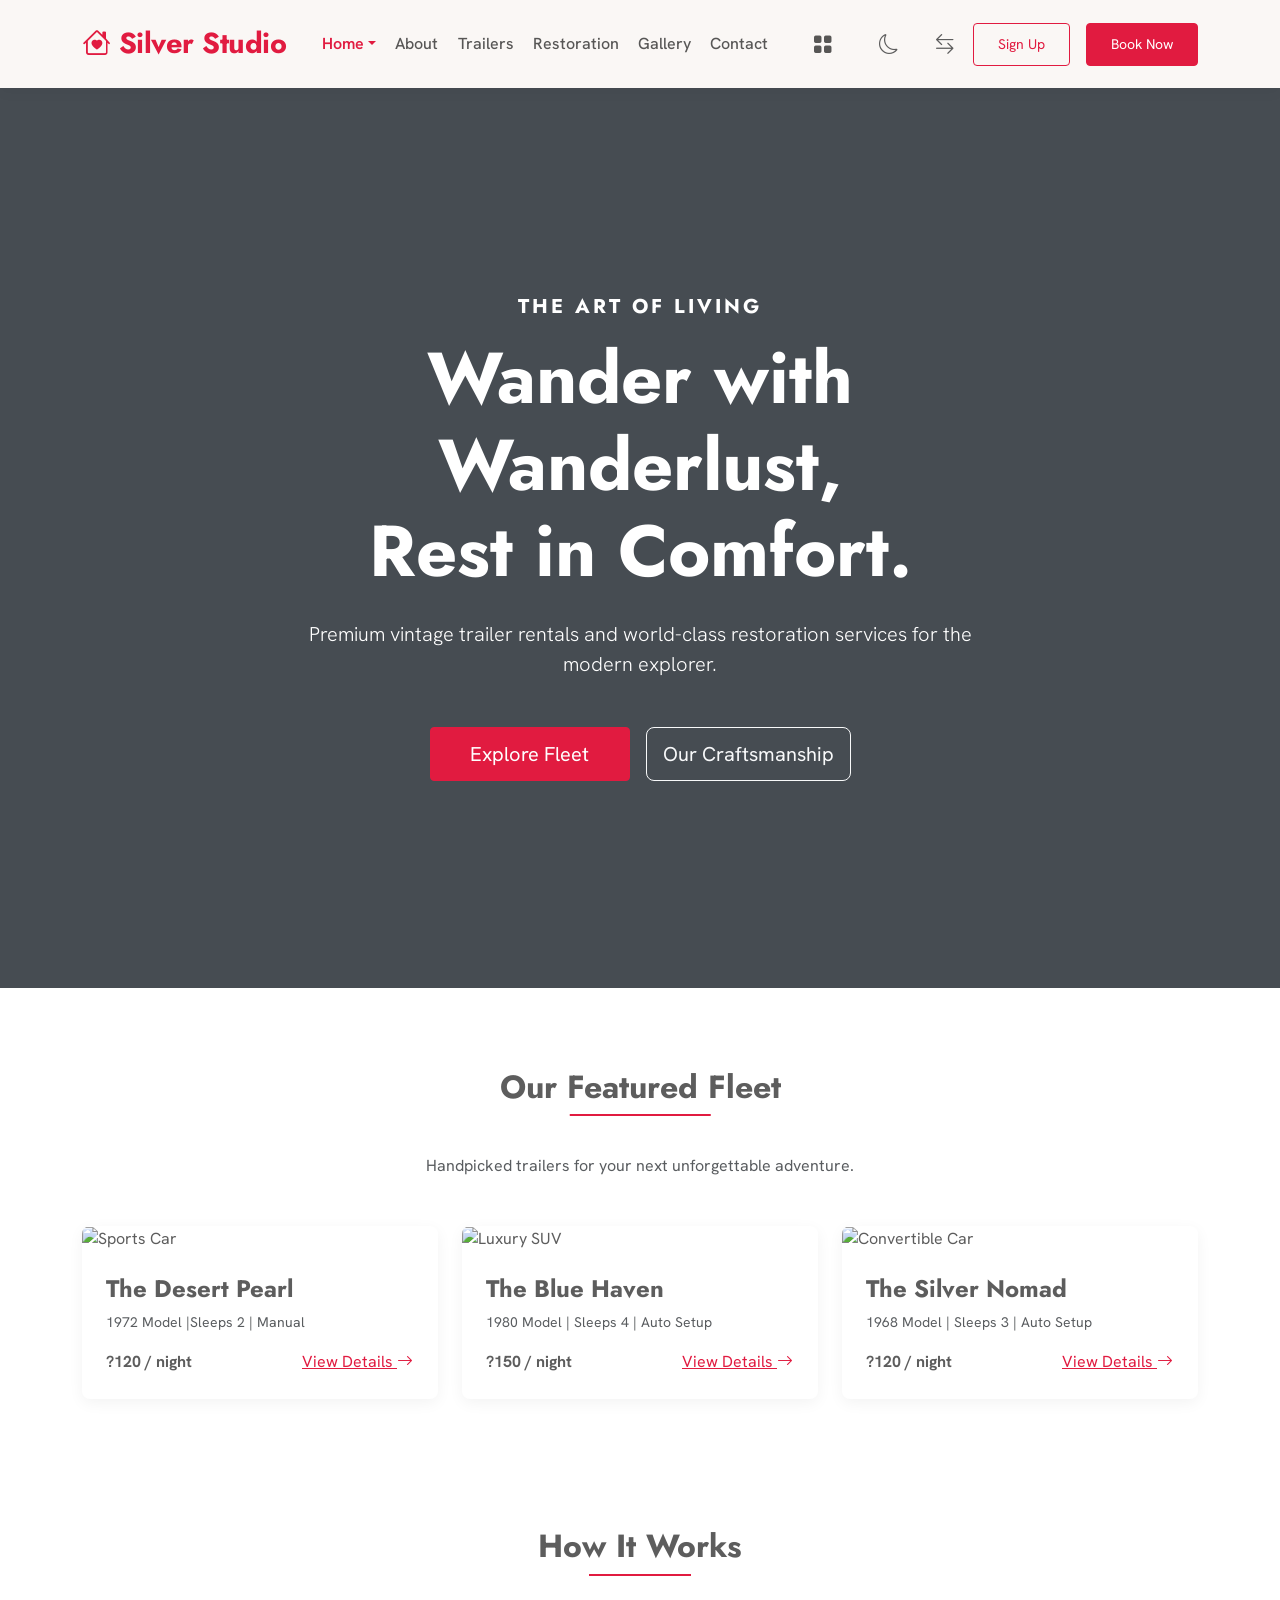
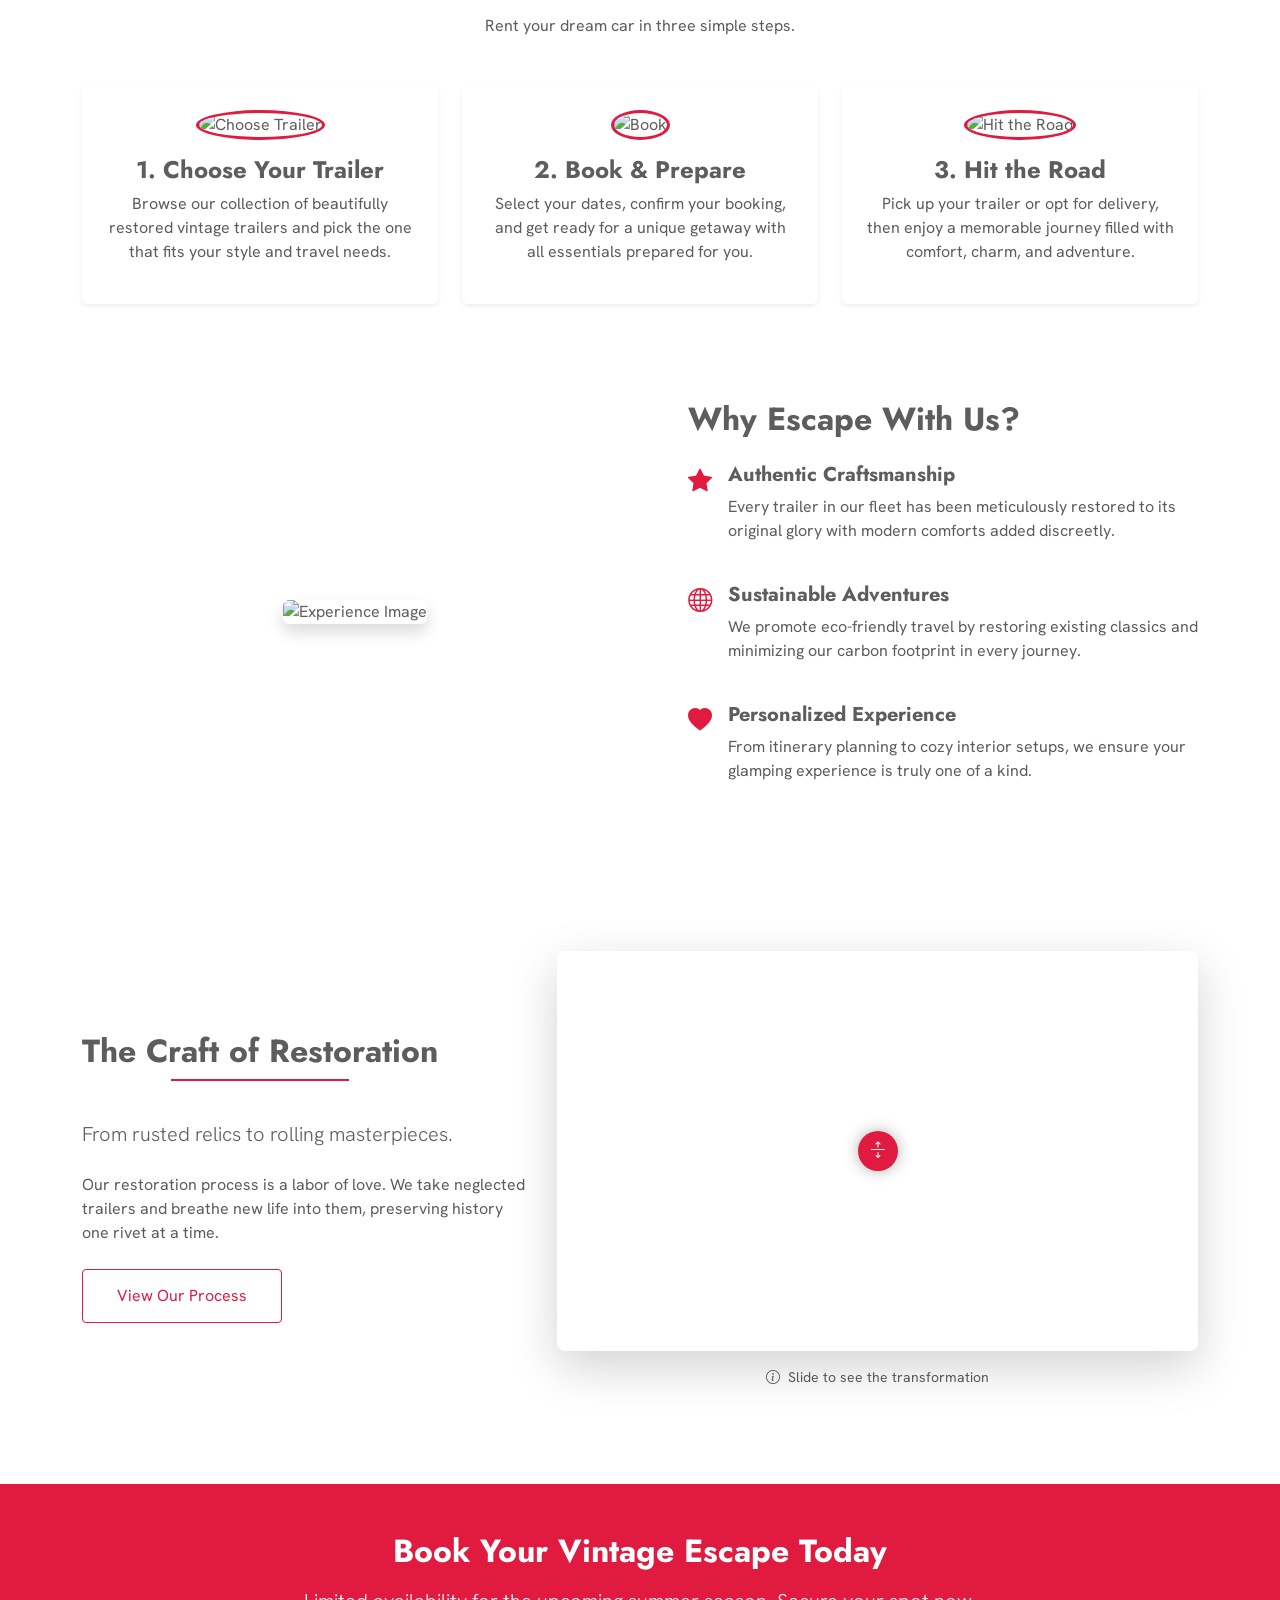
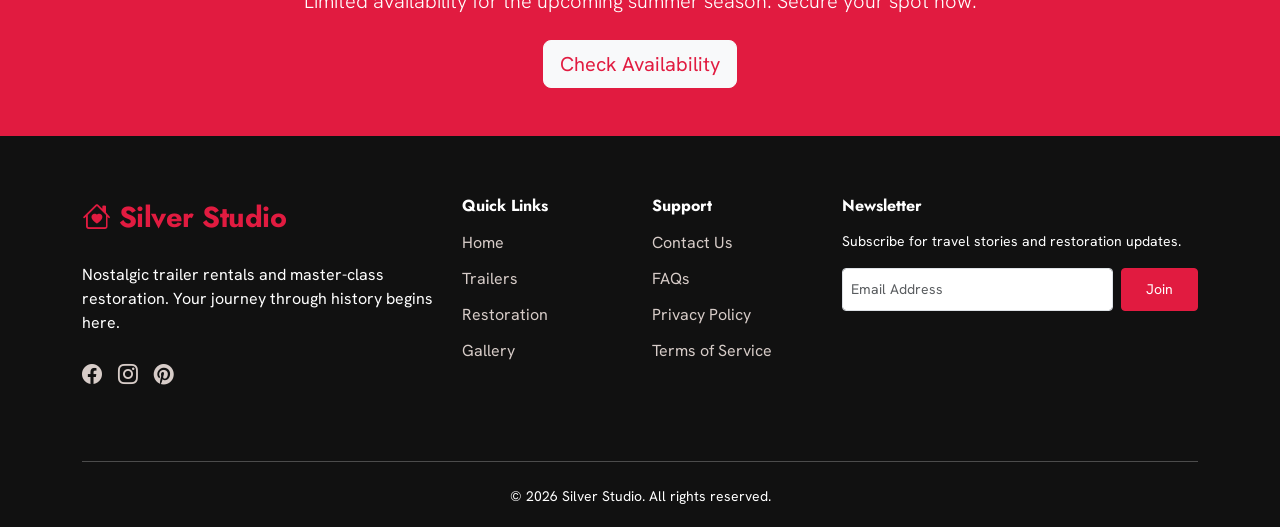
==== commit 3a863f31: "after changes" ====
--- a/index.html
+++ b/index.html
@@ -46,11 +46,20 @@
 
             <div class="collapse navbar-collapse" id="navbarNav">
                 <ul class="navbar-nav ms-auto align-items-center">
-                    <li class="nav-item">
+                                        <!-- Home Navigation -->
+                    <li class="nav-item dropdown d-none d-xl-block">
+                        <a class="nav-link dropdown-toggle active" href="#" id="homeDropdown" role="button"
+                            data-bs-toggle="dropdown" aria-expanded="false">Home</a>
+                        <ul class="dropdown-menu shadow border-0 mt-2" aria-labelledby="homeDropdown">
+                            <li><a class="dropdown-item py-2 active" href="index.html">Home 1</a></li>
+                            <li><a class="dropdown-item py-2 " href="home-premium.html">Home 2</a></li>
+                        </ul>
+                    </li>
+                    <li class="nav-item d-xl-none">
                         <a class="nav-link active" href="index.html">Home 1</a>
                     </li>
-                    <li class="nav-item">
-                        <a class="nav-link" href="home-premium.html">Home 2</a>
+                    <li class="nav-item d-xl-none">
+                        <a class="nav-link " href="home-premium.html">Home 2</a>
                     </li>
                     <li class="nav-item">
                         <a class="nav-link" href="about.html">About</a>
@@ -67,46 +76,42 @@
                     <li class="nav-item">
                         <a class="nav-link" href="contact.html">Contact</a>
                     </li>
-                    <!-- Desktop Dashboard Dropdown -->
-                    <li class="nav-item ms-3 d-none d-lg-flex align-items-center dropdown">
-                        <a class="nav-link dropdown-toggle no-caret" href="#" id="dashboardDropdown" role="button"
-                            data-bs-toggle="dropdown" aria-expanded="false" title="Portals">
-                            <i class="bi bi-speedometer2 fs-5"></i>
-                        </a>
-                        <ul class="dropdown-menu dropdown-menu-end shadow border-0 mt-2"
-                            aria-labelledby="dashboardDropdown">
-                            <li>
-                                <h6 class="dropdown-header small text-muted text-uppercase tracking-wider">Access
-                                    Portals</h6>
-                            </li>
-                            <li><a class="dropdown-item py-2" href="dashboard.html"><i
-                                        class="bi bi-person-badge me-2"></i>Customer Portal</a></li>
-                            <li><a class="dropdown-item py-2" href="admin.html"><i
-                                        class="bi bi-shield-lock me-2"></i>Admin Console</a></li>
-                        </ul>
-                    </li>
-
-                    <!-- Mobile Dashboard Links -->
-                    <li class="nav-item d-lg-none">
-                        <a class="nav-link" href="dashboard.html">Customer Portal</a>
-                    </li>
-                    <li class="nav-item d-lg-none">
-                        <a class="nav-link" href="admin.html">Admin Console</a>
-                    </li>
-                    <li class="nav-item ms-3 d-flex align-items-center">
-                        <a href="signup.html" class="nav-link" title="Sign Up">
-                            <i class="bi bi-person-circle fs-5"></i>
-                        </a>
-                    </li>
-                    <li class="nav-item ms-3 d-flex align-items-center gap-2">
+                    <!-- Navigation Icons -->
+                    <li class="nav-item ms-lg-3 d-flex align-items-center gap-3">
+                        <div class="dropdown d-none d-xl-block">
+                            <a class="nav-link dropdown-toggle no-caret p-0" href="#" id="dashboardDropdown" role="button"
+                                data-bs-toggle="dropdown" aria-expanded="false" title="Portals">
+                                <i class="bi bi-grid-fill fs-5"></i>
+                            </a>
+                            <ul class="dropdown-menu dropdown-menu-end shadow border-0 mt-2"
+                                aria-labelledby="dashboardDropdown">
+                                <li>
+                                    <h6 class="dropdown-header small text-muted text-uppercase tracking-wider">Access
+                                        Portals</h6>
+                                </li>
+                                <li><a class="dropdown-item py-2" href="dashboard.html"><i
+                                            class="bi bi-person-badge me-2"></i>Customer Portal</a></li>
+                                <li><a class="dropdown-item py-2" href="admin.html"><i
+                                            class="bi bi-shield-lock me-2"></i>Admin Console</a></li>
+                            </ul>
+                        </div>
                         <button id="theme-toggle" class="theme-toggle" title="Toggle Theme">
                             <i class="bi bi-moon"></i>
                         </button>
                         <button id="rtl-toggle" class="rtl-toggle" title="Toggle RTL">
-                            <i class="bi bi-translate"></i>
+                            <i class="bi bi-arrow-left-right"></i>
                         </button>
                     </li>
-                    <li class="nav-item ms-3 d-flex align-items-center">
+
+                    <!-- Mobile Dashboard Links (Visible only in collapsed menu) -->
+                    <li class="nav-item d-xl-none">
+                        <a class="nav-link" href="dashboard.html">Customer Portal</a>
+                    </li>
+                    <li class="nav-item d-xl-none">
+                        <a class="nav-link" href="admin.html">Admin Console</a>
+                    </li>
+                    <li class="nav-item ms-2 d-flex align-items-center gap-3">
+                        <a href="signup.html" class="btn btn-outline-primary btn-sm text-nowrap">Sign Up</a>
                         <a href="booking.html" class="btn btn-primary btn-sm text-nowrap">Book Now</a>
                     </li>
                 </ul>
@@ -155,7 +160,7 @@
                             <h4 class="playfair">The Desert Pearl</h4>
                             <p class="small text-muted mb-3">1972 Model |Sleeps 2 | Manual</p>
                             <div class="d-flex justify-content-between align-items-center">
-                                <span class="fw-bold">₹120 / night</span>
+                                <span class="fw-bold">?120 / night</span>
                                 <a href="trailer-detail.html" class="btn btn-link text-primary p-0">View Details
                                     <i class="bi bi-arrow-right"></i></a>
                             </div>
@@ -171,7 +176,7 @@
                             <h4 class="playfair">The Blue Haven</h4>
                             <p class="small text-muted mb-3">1980 Model | Sleeps 4 | Auto Setup</p>
                             <div class="d-flex justify-content-between align-items-center">
-                                <span class="fw-bold">₹150 / night</span>
+                                <span class="fw-bold">?150 / night</span>
                                 <a href="trailer-detail.html" class="btn btn-link text-primary p-0">View Details
                                     <i class="bi bi-arrow-right"></i></a>
                             </div>
@@ -187,7 +192,7 @@
                             <h4 class="playfair">The Silver Nomad</h4>
                             <p class="small text-muted mb-3">1968 Model | Sleeps 3 | Auto Setup</p>
                             <div class="d-flex justify-content-between align-items-center">
-                                <span class="fw-bold">₹120 / night</span>
+                                <span class="fw-bold">?120 / night</span>
                                 <a href="trailer-detail.html" class="btn btn-link text-primary p-0">View Details
                                     <i class="bi bi-arrow-right"></i></a>
                             </div>
@@ -208,8 +213,8 @@
             <div class="row text-center g-4">
                 <div class="col-12 col-lg-4">
                     <div class="p-4 bg-light-custom rounded shadow-sm h-100">
-                        <img src="https://koa.com/blog/images/9-Things-to-Look-For-When-Buying-a-Vintage-Camper.jpg?preset=heroimagecropped"
-                            alt="Book Online" class="img-fluid rounded-circle mb-3 border border-3 border-primary"
+                        <img src="https://images.unsplash.com/photo-1523987355523-c7b5b0dd90a7?auto=format&fit=crop&w=300&h=300"
+                            alt="Choose Trailer" class="img-fluid rounded-circle mb-3 border border-3 border-primary"
                             style="object-fit:cover; width:100px; height:100px;">
                         <h4 class="playfair">1. Choose Your Trailer</h4>
                         <p class="text-muted">Browse our collection of beautifully restored vintage trailers and pick
@@ -218,8 +223,8 @@
                 </div>
                 <div class="col-12 col-lg-4">
                     <div class="p-4 bg-light-custom rounded shadow-sm h-100">
-                        <img src="https://static.workaway.info/gfx/media/2024/09/square/36_172715618403714.jpg"
-                            alt="Pick Up" class="img-fluid rounded-circle mb-3 border border-3 border-primary"
+                        <img src="https://images.unsplash.com/photo-1493934558415-9d19f0b2b4d2?auto=format&fit=crop&w=300&h=300"
+                            alt="Book" class="img-fluid rounded-circle mb-3 border border-3 border-primary"
                             style="object-fit:cover; width:100px; height:100px;">
                         <h4 class="playfair">2. Book & Prepare</h4>
                         <p class="text-muted">Select your dates, confirm your booking, and get ready for a unique
@@ -228,8 +233,8 @@
                 </div>
                 <div class="col-12 col-lg-4">
                     <div class="p-4 bg-light-custom rounded shadow-sm h-100">
-                        <img src="https://hipcamp-res.cloudinary.com/f_auto%2Cc_limit%2Cw_3840%2Cq_auto%3Aeco/v1766414943/land-photos/in1vkxk7xkuamchipjog.jpg"
-                            alt="Enjoy the Ride" class="img-fluid rounded-circle mb-3 border border-3 border-primary"
+                        <img src="https://images.unsplash.com/photo-1504280390367-361c6d9f38f4?auto=format&fit=crop&w=300&h=300"
+                            alt="Hit the Road" class="img-fluid rounded-circle mb-3 border border-3 border-primary"
                             style="object-fit:cover; width:100px; height:100px;">
                         <h4 class="playfair">3. Hit the Road</h4>
                         <p class="text-muted">Pick up your trailer or opt for delivery, then enjoy a memorable journey
@@ -386,3 +391,10 @@
 </body>
 
 </html>
+
+
+
+
+
+
+
--- a/css/styles.css
+++ b/css/styles.css
@@ -68,9 +68,11 @@
   .navbar {
     position: relative !important;
   }
+
   .navbar-expand-lg .navbar-toggler {
     display: block !important;
   }
+
   .navbar-expand-lg .navbar-collapse {
     display: none !important;
     position: absolute !important;
@@ -82,19 +84,22 @@
     flex-grow: 1 !important;
     align-items: center !important;
     text-align: center !important;
-    box-shadow: 0 15px 30px rgba(0,0,0,0.15);
+    box-shadow: 0 15px 30px rgba(0, 0, 0, 0.15);
     background-color: #ffffff !important;
-    border-bottom: 1px solid rgba(0,0,0,0.05);
-  }
+    border-bottom: 1px solid rgba(0, 0, 0, 0.05);
+  }
+
   [data-theme="dark"] .navbar-expand-lg .navbar-collapse {
     background-color: #1a1a1a !important;
-    box-shadow: 0 15px 40px rgba(0,0,0,0.6);
-    border-bottom: 1px solid rgba(255,255,255,0.05);
-  }
+    box-shadow: 0 15px 40px rgba(0, 0, 0, 0.6);
+    border-bottom: 1px solid rgba(255, 255, 255, 0.05);
+  }
+
   .navbar-expand-lg .navbar-collapse.show {
     padding-bottom: 2rem;
     display: block !important;
   }
+
   .navbar-expand-lg .navbar-nav {
     flex-direction: column !important;
     align-items: center !important;
@@ -102,12 +107,14 @@
     padding-bottom: 1.5rem;
     width: 100%;
   }
+
   .navbar-expand-lg .navbar-nav .nav-item {
     width: 100%;
     margin-left: 0 !important;
     margin-right: 0 !important;
     margin-bottom: 1rem;
   }
+
   .navbar-expand-lg .navbar-nav .nav-link {
     padding-left: 0 !important;
     padding-right: 0 !important;
@@ -288,7 +295,7 @@
   color: var(--primary) !important;
 }
 
-.nav-link::after {
+.nav-link:not(.dropdown-toggle)::after {
   content: '';
   position: absolute;
   bottom: -4px;
@@ -299,13 +306,117 @@
   transition: var(--transition);
 }
 
-.nav-link:hover::after,
-.nav-link.active::after {
+.nav-link:not(.dropdown-toggle):hover::after,
+.nav-link:not(.dropdown-toggle).active::after {
   width: 100%;
+}
+
+/* Active underline for Home dropdown toggle */
+.home-dropdown>.nav-link.active::before {
+  content: '';
+  position: absolute;
+  bottom: -4px;
+  left: 0;
+  width: 100%;
+  height: 2px;
+  background-color: var(--primary);
 }
 
 .no-caret::after {
   display: none !important;
+}
+
+/* ── Home Dropdown ───────────────────────────────────────────── */
+/* Parent toggle inherits active nav-link styling */
+.home-dropdown>.nav-link.active {
+  color: var(--primary) !important;
+  font-weight: 600;
+}
+
+/* Dropdown menu panel */
+.home-dropdown .dropdown-menu {
+  min-width: 200px;
+  border-radius: 8px;
+  padding: 0.5rem 0;
+  overflow: hidden;
+}
+
+[data-theme="dark"] .home-dropdown .dropdown-menu {
+  background-color: var(--card-bg);
+  border: 1px solid #333;
+}
+
+/* Dropdown items */
+.home-dropdown .dropdown-item {
+  font-weight: 500;
+  font-size: 0.95rem;
+  color: var(--text-secondary);
+  transition: var(--transition);
+  padding-left: 1.25rem;
+  padding-right: 1.25rem;
+}
+
+[data-theme="dark"] .home-dropdown .dropdown-item {
+  color: var(--text-primary);
+}
+
+.home-dropdown .dropdown-item:hover,
+.home-dropdown .dropdown-item:focus {
+  background-color: rgba(225, 27, 64, 0.08);
+  color: var(--primary);
+}
+
+.home-dropdown .dropdown-item.active {
+  background-color: transparent !important;
+  color: var(--primary) !important;
+  font-weight: 600;
+}
+
+/* Forcefully remove any background (especially blue) from active items in the navbar */
+.navbar-nav .active,
+.navbar-nav .nav-link.active,
+.navbar-nav .dropdown-item.active {
+  background-color: transparent !important;
+  color: var(--primary) !important;
+  font-weight: 600 !important;
+}
+
+/* ── Mobile / Hamburger: Home dropdown inside collapsed nav ──── */
+@media (max-width: 1024px) {
+
+  /* The dropdown itself becomes block-level inside the hamburger pane */
+  .home-dropdown {
+    width: 100%;
+    position: relative;
+  }
+
+  .home-dropdown>.nav-link {
+    justify-content: center;
+    width: 100%;
+  }
+
+  /* Override Bootstrap's position:absolute on the dropdown menu inside the
+     collapsed hamburger so it flows naturally without clipping */
+  .home-dropdown .dropdown-menu {
+    position: static !important;
+    float: none;
+    width: 100%;
+    box-shadow: none !important;
+    border: 1px solid rgba(0, 0, 0, 0.08);
+    margin-top: 0.25rem !important;
+    background-color: transparent !important;
+  }
+
+  [data-theme="dark"] .home-dropdown .dropdown-menu {
+    background-color: transparent !important;
+    border-color: rgba(255, 255, 255, 0.08);
+  }
+
+  .home-dropdown .dropdown-item {
+    text-align: center;
+    padding-left: 1rem;
+    padding-right: 1rem;
+  }
 }
 
 [data-theme="dark"] .form-control,
@@ -569,6 +680,7 @@
 
 /* Global Mobile/Tablet Centering & Stacking */
 @media (max-width: 1024px) {
+
   section,
   .footer,
   .footer .container,
@@ -612,7 +724,7 @@
     justify-content: space-between !important;
     text-align: inherit !important;
   }
-  
+
   .trailer-card .btn {
     margin-left: 0 !important;
     margin-right: 0 !important;
@@ -635,8 +747,6 @@
     text-align: left;
   }
 
-  .auth-section,
-  .auth-section .auth-card,
   .auth-section .form-label,
   .auth-section .form-check,
   .auth-section .form-check-label,
@@ -648,6 +758,10 @@
     align-items: flex-start !important;
   }
 
+  .auth-section .auth-card {
+    text-align: left !important;
+  }
+
   .auth-section .form-label {
     display: block !important;
     width: 100% !important;
@@ -656,7 +770,8 @@
   }
 
   .auth-section .input-group-text {
-    justify-content: center !important; /* Keep icons centered in their boxes */
+    justify-content: center !important;
+    /* Keep icons centered in their boxes */
   }
 }
 
@@ -676,8 +791,8 @@
   background-position: left calc(0.375em + 0.1875rem) center !important;
 }
 
-.was-validated .form-control:invalid ~ .invalid-feedback,
-.was-validated .form-check-input:invalid ~ .invalid-feedback {
+.was-validated .form-control:invalid~.invalid-feedback,
+.was-validated .form-check-input:invalid~.invalid-feedback {
   display: block !important;
   width: 100% !important;
   margin-top: 0.25rem !important;
@@ -686,8 +801,8 @@
 }
 
 /* Force validation visibility if bootstrap default is not working */
-.was-validated .form-control:invalid ~ .invalid-feedback,
-.was-validated .form-check-input:invalid ~ .invalid-feedback {
+.was-validated .form-control:invalid~.invalid-feedback,
+.was-validated .form-check-input:invalid~.invalid-feedback {
   display: block !important;
 }
 
